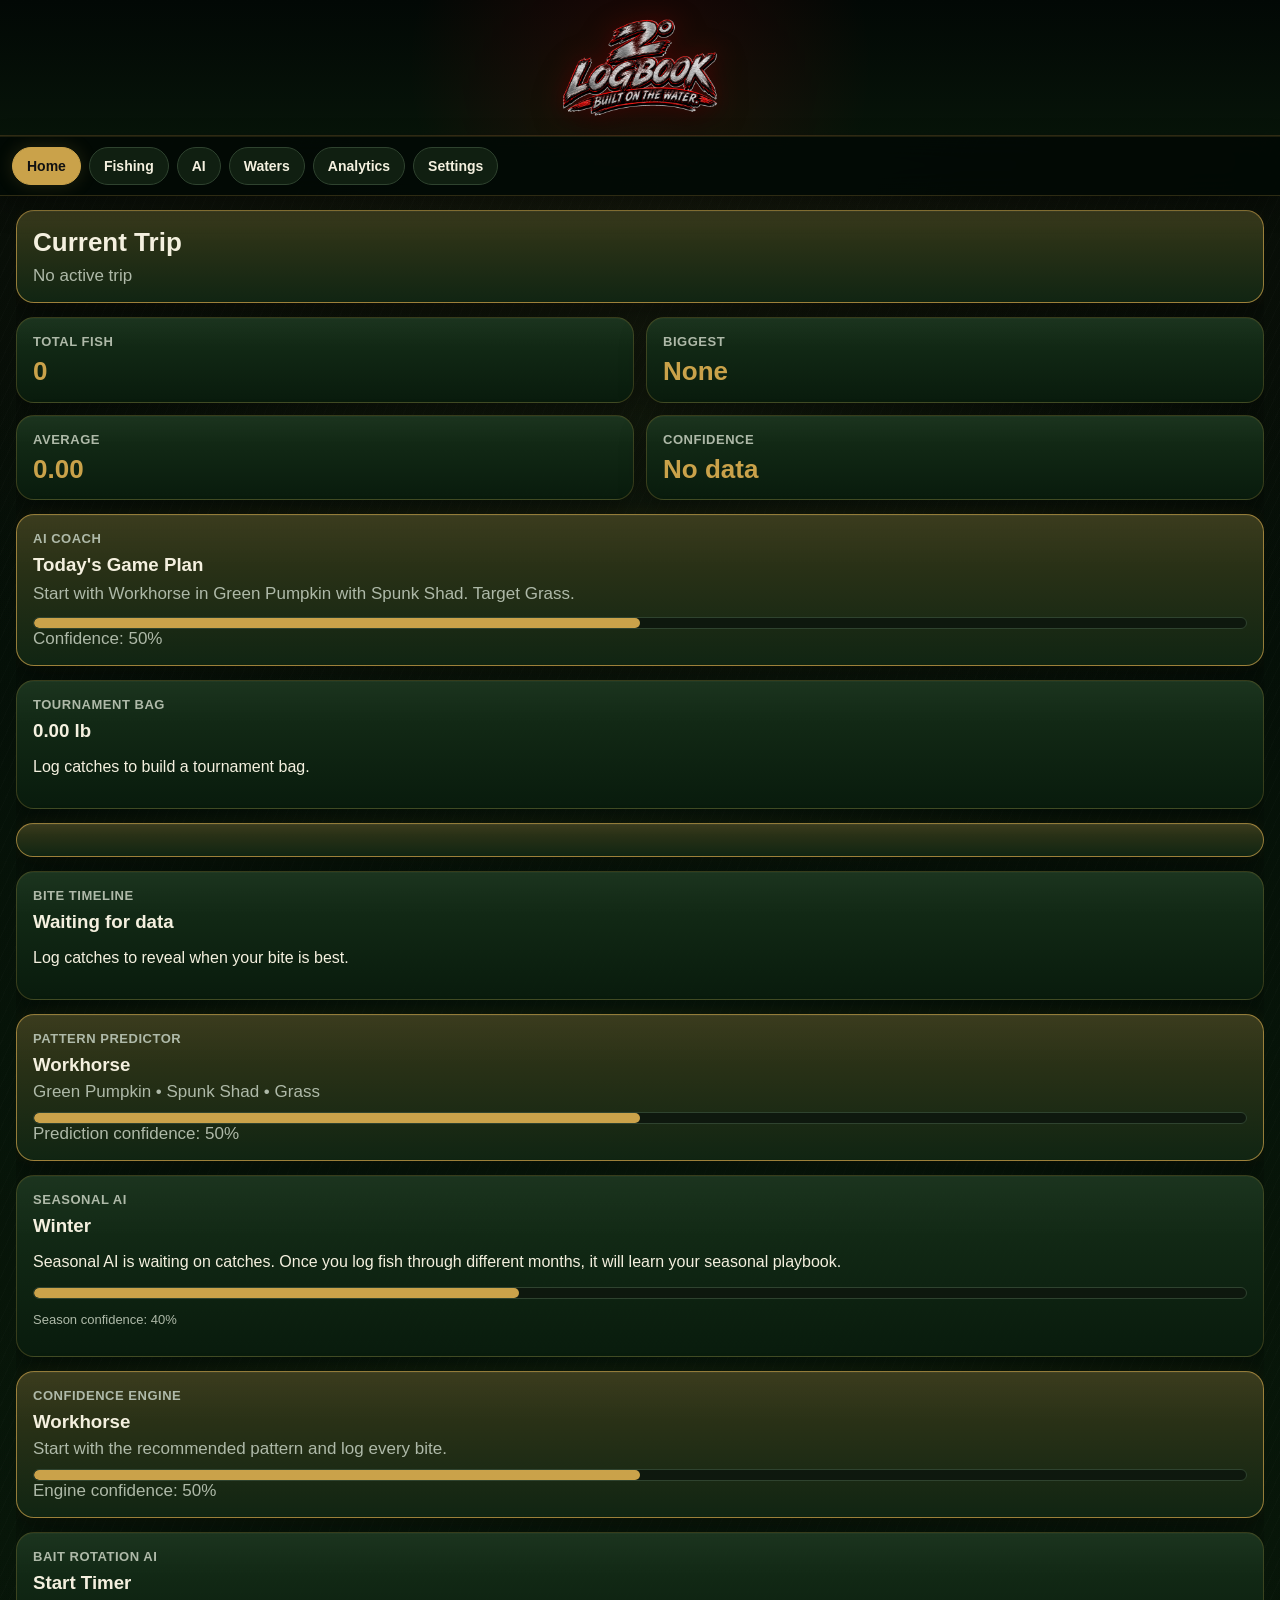
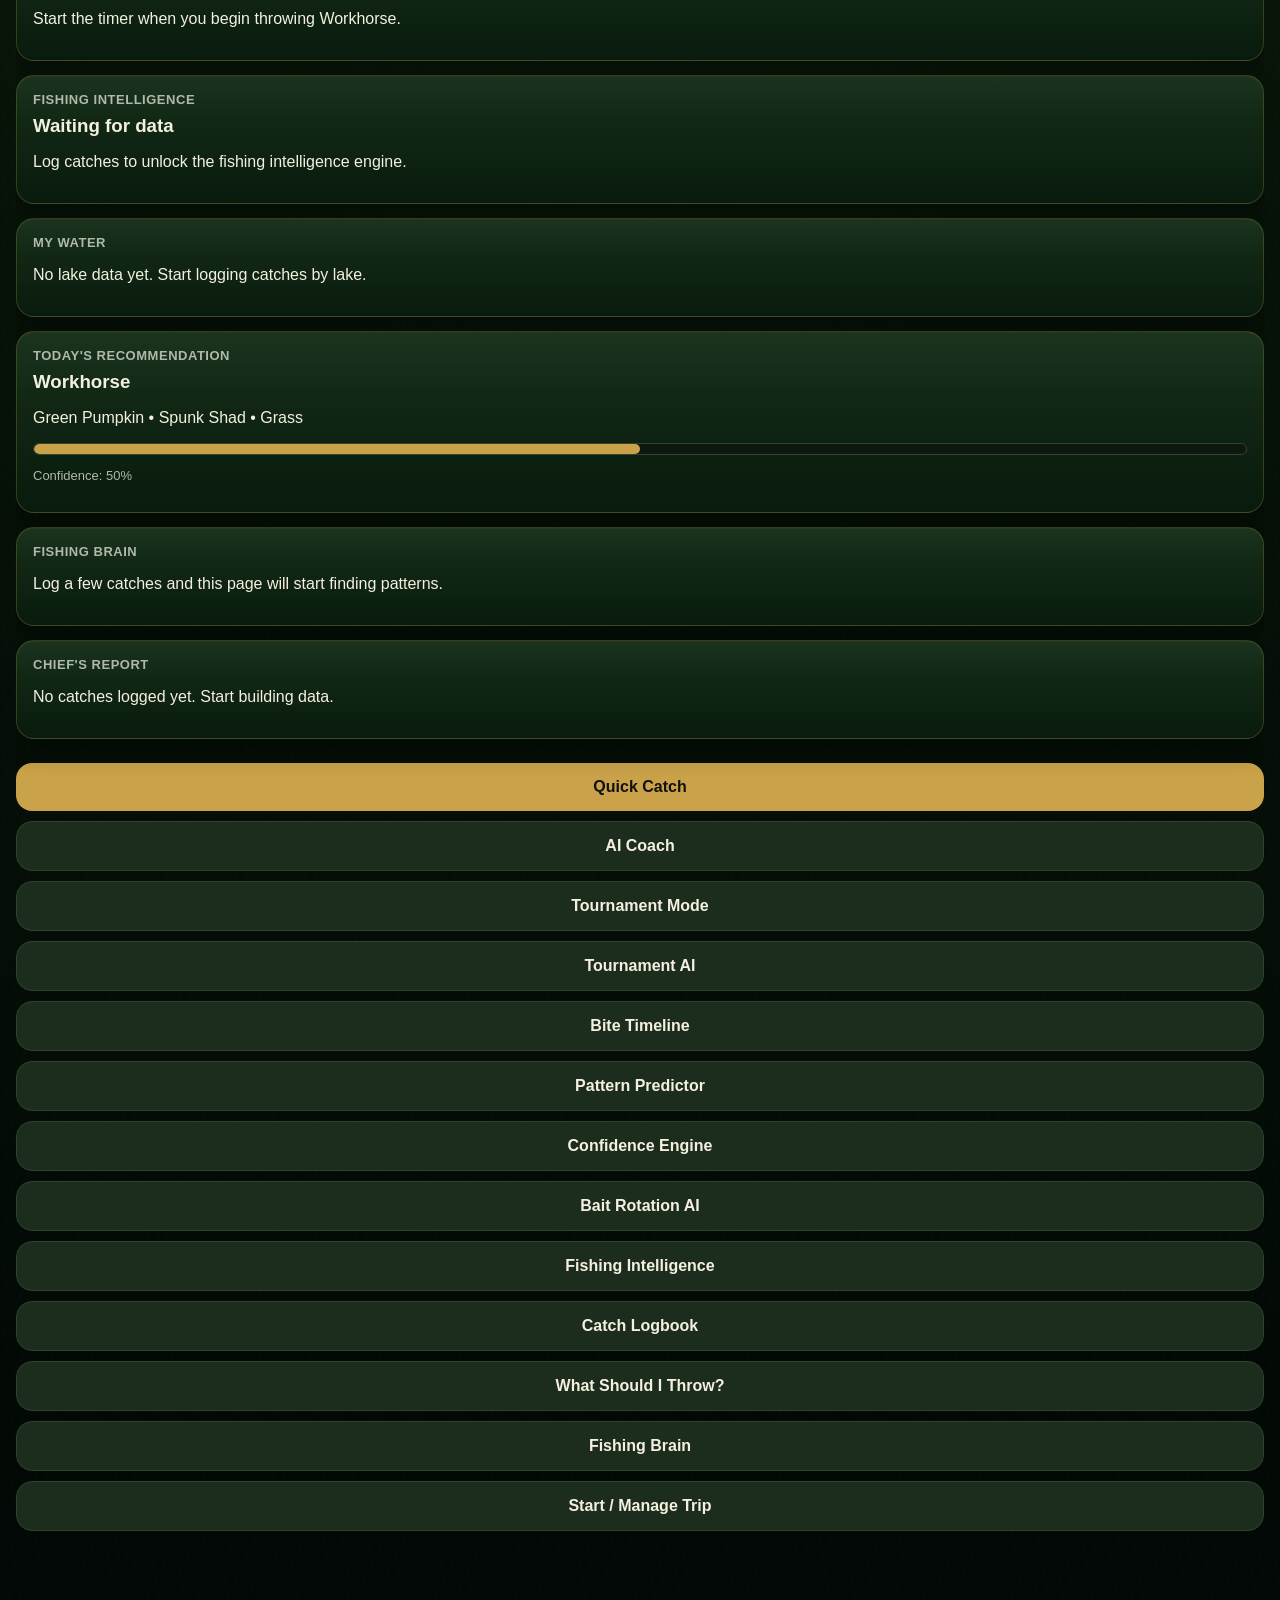
==== index.html @ d809c99f "Add files via upload" ====
<!doctype html>
<html lang="en">
<head>
  <meta name="build-version" content="2-degree-logbook-build-37">
  <meta charset="UTF-8" />
  <meta name="viewport" content="width=device-width, initial-scale=1.0" />
  <title>2° Logbook</title>
  <link rel="stylesheet" href="style.css" />
  <link rel="manifest" href="manifest.json" />
  <meta name="theme-color" content="#caa24a" />
  <meta name="apple-mobile-web-app-capable" content="yes" />
  <meta name="apple-mobile-web-app-title" content="2° Logbook" />
  <meta name="apple-mobile-web-app-status-bar-style" content="black-translucent" />
</head>
<body>
  <header id="brandHeader37" class="brand-header-37">
    <img id="brandLogo37" class="brand-logo-37" src="brand-header-safe.png?v=37" alt="2° Logbook - Built on the water.">
  </header>
  

  <nav class="nav-bar">
    <button data-nav="home">Home</button>
    <button data-nav="fishinghub">Fishing</button>
    <button data-nav="aihub">AI</button>
    <button data-nav="waterhub">Waters</button>
    <button data-nav="analytics">Analytics</button>
    <button data-nav="settings">Settings</button>
  </nav>

  <main>
    <section id="home" data-page class="page active">
      <div class="card hero">
        <h2>Current Trip</h2>
        <p id="currentTripStatus">No active trip</p>
      </div>

      <div class="grid">
        <div class="card"><span>Total Fish</span><strong id="totalFish">0</strong></div>
        <div class="card"><span>Biggest</span><strong id="biggestFish">None</strong></div>
        <div class="card"><span>Average</span><strong id="averageWeight">0.00</strong></div>
        <div class="card"><span>Confidence</span><strong id="confidenceBait">No data</strong></div>
      </div>

      <div id="homeCoachCard" class="card hero"></div>
      <div id="homeTournamentCard" class="card"></div>
      <div id="homeTourneyAICard" class="card hero"></div>
      <div id="homeTimelineCard" class="card"></div>
      <div id="homePredictorCard" class="card hero"></div>
      <div id="homeSeasonalCard" class="card"></div>
      <div id="homeEngineCard" class="card hero"></div>
      <div id="homeRotationCard" class="card"></div>
      <div id="homeIntelligenceCard" class="card"></div>
      <div id="homeWaterCard" class="card"></div>
      <div id="homeRecommendationCard" class="card"></div>
      <div id="homeBrainCard" class="card"></div>
      <div id="homePatternCard" class="card"></div>

      <button class="primary" data-nav="catch">Quick Catch</button>
      <button class="secondary" data-nav="coach">AI Coach</button>
      <button class="secondary" data-nav="tournament">Tournament Mode</button>
      <button class="secondary" data-nav="tourneyai">Tournament AI</button>
      <button class="secondary" data-nav="timeline">Bite Timeline</button>
      <button class="secondary" data-nav="predictor">Pattern Predictor</button>
      <button class="secondary" data-nav="engine">Confidence Engine</button>
      <button class="secondary" data-nav="rotation">Bait Rotation AI</button>
      <button class="secondary" data-nav="intelligence">Fishing Intelligence</button>
      <button class="secondary" data-nav="logbook">Catch Logbook</button>
      <button class="secondary" data-nav="recommend">What Should I Throw?</button>
      <button class="secondary" data-nav="brain">Fishing Brain</button>
      <button class="secondary" data-nav="trip">Start / Manage Trip</button>
    </section>

    
    <section id="fishinghub" data-page class="page">
      <h2>Fishing</h2>
      <div class="hub-grid">
        <button class="hub-card" data-nav="trip"><strong>Trip</strong><span>Start or manage a trip</span></button>
        <button class="hub-card" data-nav="catch"><strong>Quick Catch</strong><span>Log fish fast</span></button>
        <button class="hub-card" data-nav="logbook"><strong>Catch Logbook</strong><span>Edit and review catches</span></button>
        <button class="hub-card" data-nav="timeline"><strong>Bite Timeline</strong><span>Best times and seasons</span></button>
        <button class="hub-card" data-nav="tournament"><strong>Tournament Mode</strong><span>Live bag and culls</span></button>
      </div>
    </section>

    <section id="aihub" data-page class="page">
      <h2>AI Tools</h2>
      <div class="hub-grid">
        <button class="hub-card primary-hub" data-nav="coach"><strong>AI Coach</strong><span>Today's game plan</span></button>
        <button class="hub-card" data-nav="predictor"><strong>Pattern Predictor</strong><span>Best pattern right now</span></button>
        <button class="hub-card" data-nav="seasonal"><strong>Seasonal AI</strong><span>Seasonal playbook</span></button>
        <button class="hub-card" data-nav="brain"><strong>Fishing Brain</strong><span>Long-term pattern learning</span></button>
        <button class="hub-card primary-hub" data-nav="engine"><strong>Confidence Engine</strong><span>Why the app recommends what it recommends</span></button>
        <button class="hub-card primary-hub" data-nav="rotation"><strong>Bait Rotation AI</strong><span>When to switch and what to throw next</span></button>
        <button class="hub-card" data-nav="tourneyai"><strong>Tournament AI</strong><span>Strategy and target weight</span></button>
      </div>
    </section>

    <section id="engine" data-page class="page"><h2>Confidence Engine</h2><button class="back-hub" data-nav="aihub">Back to AI Hub</button><div id="engineReport"></div></section>

    <section id="rotation" data-page class="page"><h2>Bait Rotation AI</h2><button class="back-hub" data-nav="aihub">Back to AI Hub</button><div id="rotationReport"></div></section>

    <section id="waterhub" data-page class="page">
      <h2>Waters</h2>
      <div class="hub-grid">
        <button class="hub-card primary-hub" data-nav="mywater"><strong>My Water</strong><span>Lake-by-lake profiles</span></button>
        <button class="hub-card" data-nav="lakebrain"><strong>Lake Brain</strong><span>Lake-specific recommendations</span></button>
        <button class="hub-card" data-nav="photos"><strong>Photos</strong><span>Catch gallery</span></button>
      </div>
    </section>

    <section id="analytics" data-page class="page">
      <h2>Analytics</h2>
      <div class="hub-grid">
        <button class="hub-card primary-hub" data-nav="intelligence"><strong>Fishing Intelligence</strong><span>Confidence and hot/cold trends</span></button>
        <button class="hub-card" data-nav="patterns"><strong>Pattern Finder</strong><span>Best combos and signals</span></button>
        <button class="hub-card" data-nav="report"><strong>Trip Reports</strong><span>Review trip results</span></button>
        <button class="hub-card" data-nav="stats"><strong>Stats</strong><span>Bait performance</span></button>
        <button class="hub-card" data-nav="baits"><strong>Baits</strong><span>Manage bait lineup</span></button>
      </div>
    </section>

    <section id="settings" data-page class="page">
      <h2>Settings</h2>
      <div class="card hero">
        <h3>2° Logbook</h3>
        <p>Version 3.0 Build 19</p>
      </div>
      <div class="hub-grid">
        <button class="hub-card" data-nav="baits"><strong>Bait Manager</strong><span>Edit your lure lineup</span></button>
        <button class="hub-card" data-nav="logbook"><strong>Catch Data</strong><span>Review, edit, or delete catches</span></button>
      </div>
    </section>

    <section id="trip" data-page class="page">
      <h2>Start Trip</h2>
      <form id="startTripForm" class="card form">
        <label>Lake / Spot<input id="tripLake" type="text" placeholder="Kunkel Lake" required /></label>
        <label>Weather
          <select id="tripWeather">
            <option>Sunny</option><option>Cloudy</option><option>Rain</option><option>Windy</option><option>Night</option>
          </select>
        </label>
        <label>Water Clarity
          <select id="tripWaterClarity">
            <option>Crystal Clear</option><option>Clear</option><option>Slight Stain</option><option>Stained</option><option>Muddy</option>
          </select>
        </label>
        <label>Water Temp<input id="tripWaterTemp" type="number" step="0.1" placeholder="Optional" /></label>
        <label>Wind<input id="tripWind" type="text" placeholder="SW 12 mph / calm / gusty" /></label>
        <label>Notes<textarea id="tripNotes" placeholder="What are you trying to learn?"></textarea></label>
        <button class="primary" type="submit">Start Trip</button>
      </form>
      <button id="endTripButton" class="danger">End Current Trip</button>
    </section>

    <section id="catch" data-page class="page">
      <h2>Quick Catch</h2>
      <form id="catchForm" class="card form">
        <label>Bait<select id="catchBait"></select></label>
        <label>Color<select id="catchColor"></select></label>
        <label>Trailer<select id="catchTrailer"></select></label>
        <div class="two-col">
          <label>Weight<input id="catchWeight" type="number" step="0.01" placeholder="3.25" /></label>
          <label>Length<input id="catchLength" type="number" step="0.25" placeholder="18" /></label>
        </div>
        <label>Cover
          <select id="catchCover">
            <option>Grass</option><option>Riprap</option><option>Wood</option><option>Dock</option><option>Open Water</option><option>Shade</option><option>Other</option>
          </select>
        </label>
        <label>Depth<input id="catchDepth" type="number" step="0.5" placeholder="Optional" /></label>
        <div class="two-col">
          <label>Water Temp<input id="catchWaterTemp" type="number" step="0.1" placeholder="Optional" /></label>
          <label>Wind<input id="catchWind" type="text" placeholder="Optional" /></label>
        </div>
        <label>Notes<textarea id="catchNotes" placeholder="What did the fish teach you?"></textarea></label>
        <label>Fish Photo<input id="catchPhoto" type="file" accept="image/*" capture="environment" /></label>
        <button id="useLocationButton" class="secondary" type="button">Use Current Location</button>
        <p id="locationStatus" class="small-text">Location not saved.</p>
        <button class="primary" type="submit">Save Catch</button>
        <button id="saveAndStayButton" class="secondary" type="button">Save + Add Another</button>
      </form>
    </section>

    <section id="coach" data-page class="page"><h2>AI Fishing Coach</h2><button class="back-hub" data-nav="aihub">Back to AI Hub</button><div id="coachReport"></div></section>
    <section id="tournament" data-page class="page"><h2>Tournament Mode</h2><div id="tournamentReport"></div></section>
    <section id="tourneyai" data-page class="page"><h2>Tournament AI</h2><button class="back-hub" data-nav="aihub">Back to AI Hub</button><div id="tourneyAIReport"></div></section>
    <section id="timeline" data-page class="page"><h2>Bite Timeline</h2><div id="timelineReport"></div></section>
    <section id="predictor" data-page class="page"><h2>Pattern Predictor</h2><button class="back-hub" data-nav="aihub">Back to AI Hub</button><div id="predictorReport"></div></section>
    <section id="seasonal" data-page class="page"><h2>Seasonal AI</h2><button class="back-hub" data-nav="aihub">Back to AI Hub</button><div id="seasonalReport"></div></section>
    <section id="mywater" data-page class="page"><h2>My Water</h2><div id="myWaterReport"></div></section>
    <section id="intelligence" data-page class="page"><h2>Fishing Intelligence</h2><div id="intelligenceReport"></div></section>
    <section id="logbook" data-page class="page"><h2>Catch Logbook</h2><div id="catchLogbook"></div></section>
    <section id="recommend" data-page class="page"><h2>What Should I Throw?</h2><div id="recommendationReport"></div></section>
    <section id="brain" data-page class="page"><h2>Fishing Brain</h2><button class="back-hub" data-nav="aihub">Back to AI Hub</button><div id="brainReport"></div></section>
    <section id="lakebrain" data-page class="page"><h2>Lake Brain</h2><div id="lakeBrainReport"></div></section>
    <section id="patterns" data-page class="page"><h2>Pattern Finder</h2><div id="patternReport"></div></section>
    <section id="report" data-page class="page"><h2>Trip Report</h2><div id="tripReport"></div></section>
    <section id="history" data-page class="page"><h2>Trip History</h2><div id="tripHistory"></div></section>
    <section id="stats" data-page class="page"><h2>Bait Stats</h2><div id="baitStats"></div></section>

    <section id="baits" data-page class="page">
      <h2>2° Baits Manager</h2>
      <form id="baitForm" class="card form">
        <label>Bait Name<input id="baitName" type="text" placeholder="Example: Workhorse" required /></label>
        <label>Colors<input id="baitColors" type="text" placeholder="Green Pumpkin, Black Blue, White" /></label>
        <label>Trailers<input id="baitTrailers" type="text" placeholder="Spunk Shad, Dangler, None" /></label>
        <label>Weights<input id="baitWeights" type="text" placeholder="3/8, 1/2" /></label>
        <label>Notes<textarea id="baitNotes" placeholder="What makes this bait special?"></textarea></label>
        <button class="primary" type="submit">Add Bait</button>
      </form>
      <div id="baitManagerList"></div>
    </section>

    <section id="photos" data-page class="page"><h2>Catch Photos</h2><div id="photoGallery"></div></section>
  </main>

  <script src="storage.js?v=37"></script>
  <script src="trips.js?v=37"></script>
  <script src="baits.js?v=37"></script>
  <script src="catches.js?v=37"></script>
  <script src="stats.js?v=37"></script>
  <script src="patterns.js?v=37"></script>
  <script src="reports.js?v=37"></script>
  <script src="recommendations.js?v=37"></script>
  <script src="brain.js?v=37"></script>
  <script src="coach.js?v=37"></script>
  <script src="intelligence.js?v=37"></script>
  <script src="water.js?v=37"></script>
  <script src="tournament.js?v=37"></script>
  <script src="tourneyai.js?v=37"></script>
  <script src="timeline.js?v=37"></script>
  <script src="predictor.js?v=37"></script>
  <script src="seasonal.js?v=37"></script>
  <script src="engine.js?v=37"></script>
  <script src="rotation.js?v=37"></script>
  <script src="ui.js?v=37"></script>
  <script src="app.js?v=37"></script>
</body>
</html>
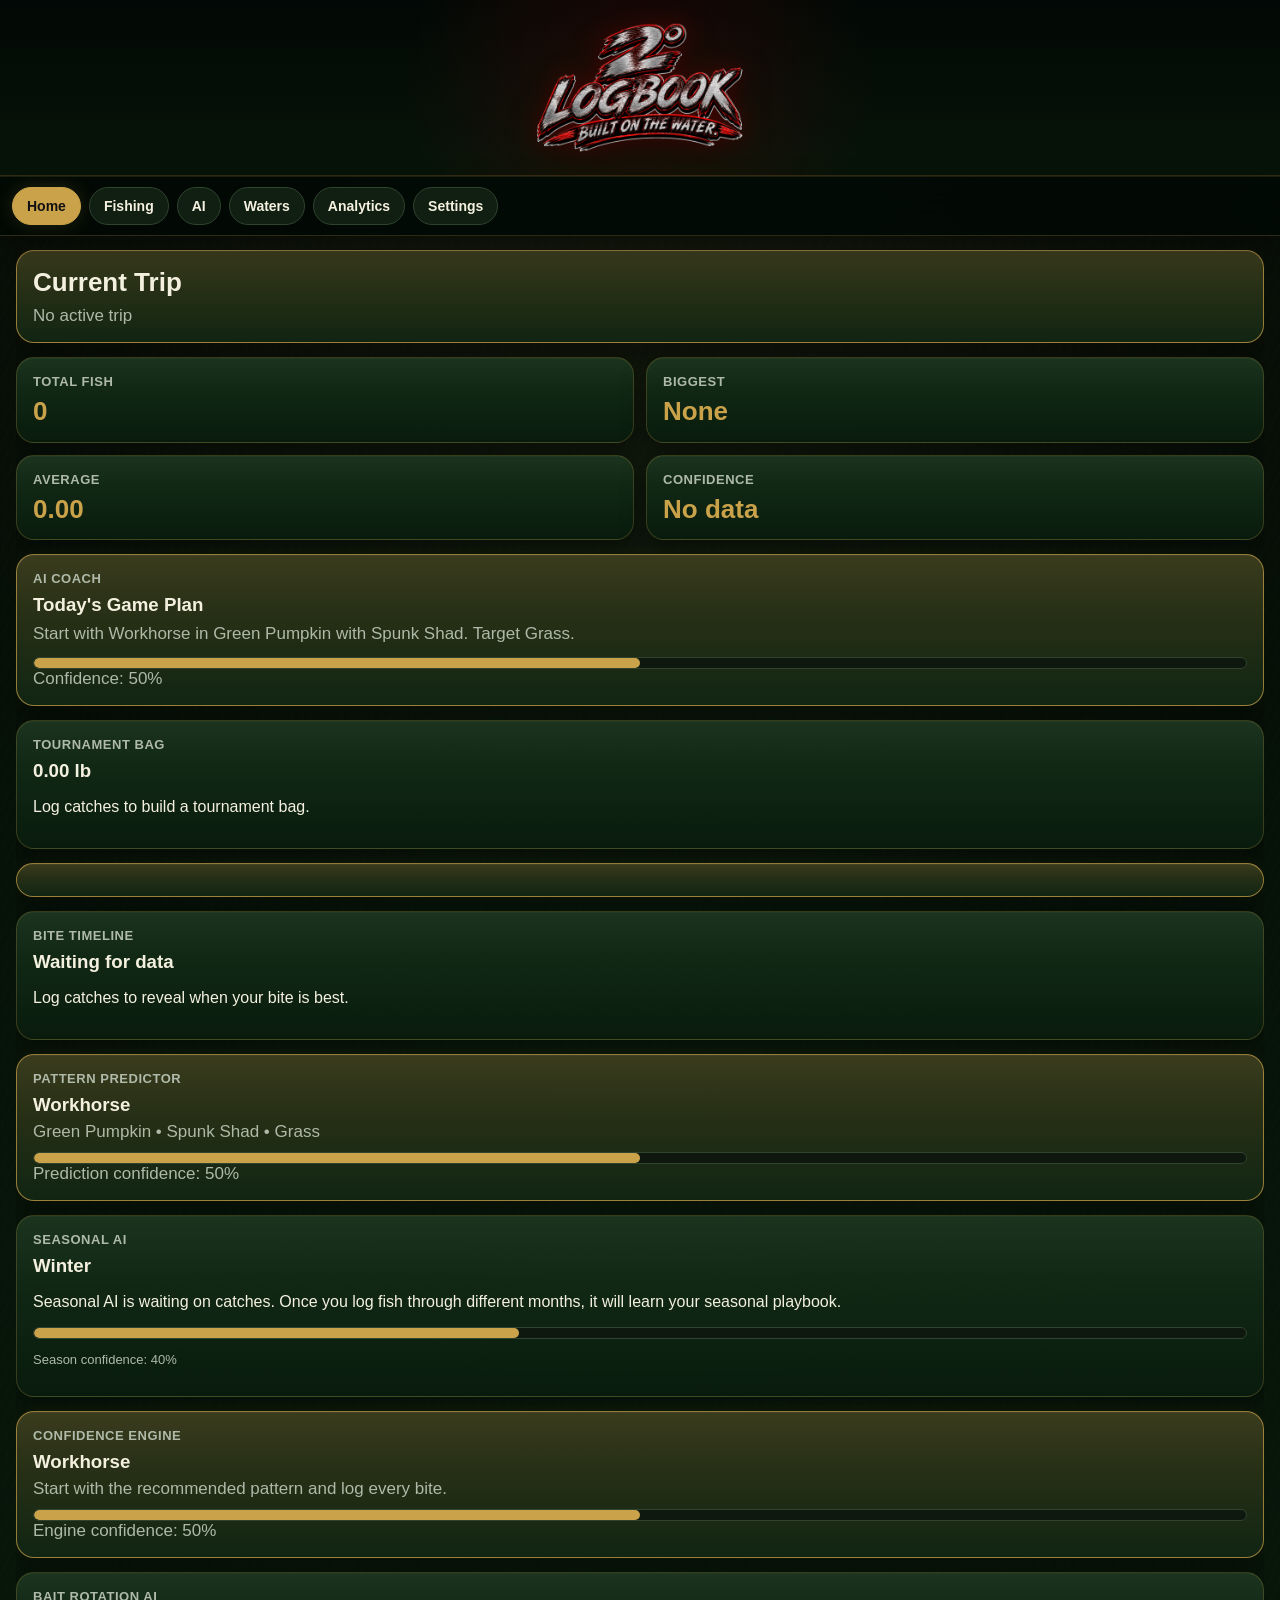
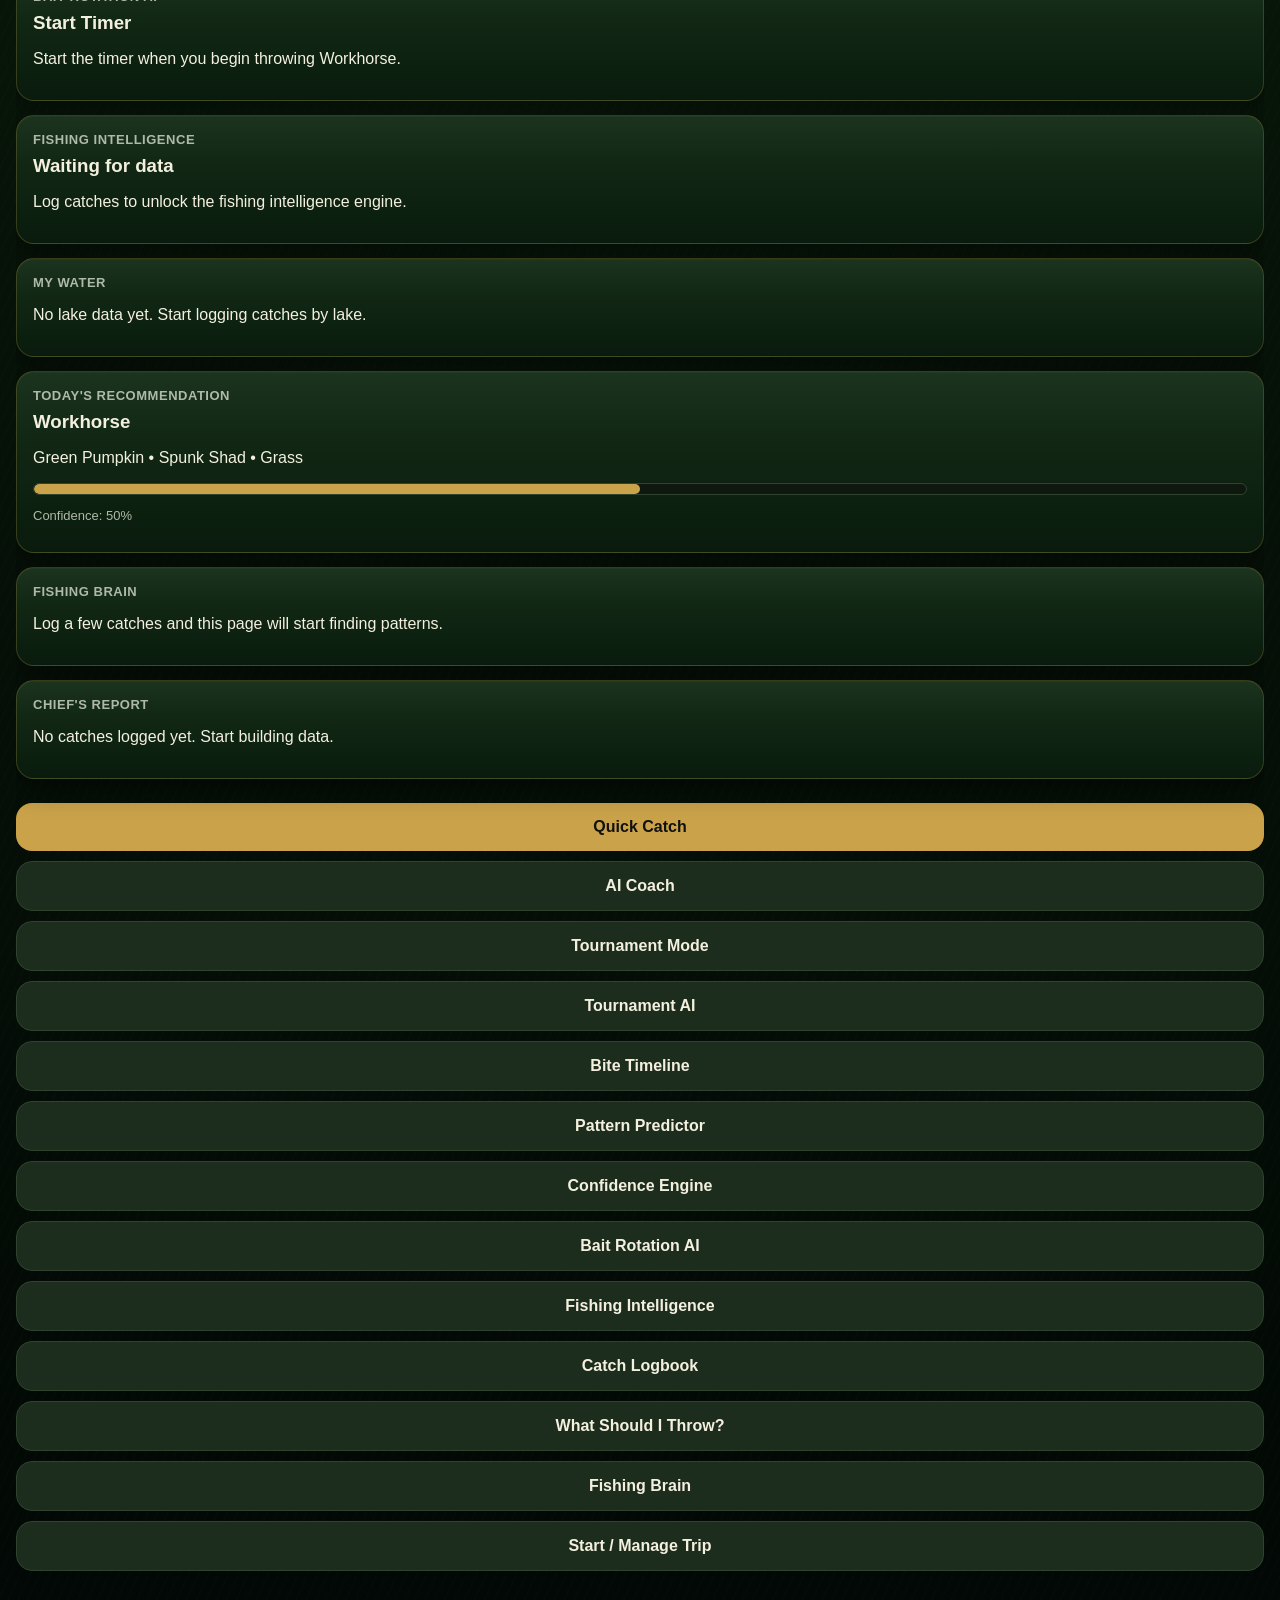
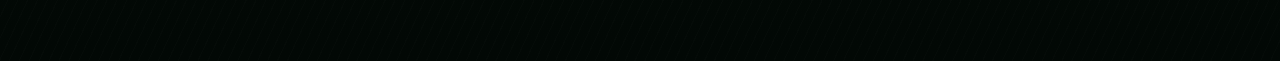
==== commit a3c93006: "Add files via upload" ====
--- a/index.html
+++ b/index.html
@@ -1,7 +1,7 @@
 <!doctype html>
 <html lang="en">
 <head>
-  <meta name="build-version" content="2-degree-logbook-build-37">
+  <meta name="build-version" content="2-degree-logbook-build-38">
   <meta charset="UTF-8" />
   <meta name="viewport" content="width=device-width, initial-scale=1.0" />
   <title>2° Logbook</title>
@@ -14,7 +14,7 @@
 </head>
 <body>
   <header id="brandHeader37" class="brand-header-37">
-    <img id="brandLogo37" class="brand-logo-37" src="brand-header-safe.png?v=37" alt="2° Logbook - Built on the water.">
+    <img id="brandLogo37" class="brand-logo-37" src="brand-header-safe.png?v=38" alt="2° Logbook - Built on the water.">
   </header>
   
 
@@ -215,26 +215,26 @@
     <section id="photos" data-page class="page"><h2>Catch Photos</h2><div id="photoGallery"></div></section>
   </main>
 
-  <script src="storage.js?v=37"></script>
-  <script src="trips.js?v=37"></script>
-  <script src="baits.js?v=37"></script>
-  <script src="catches.js?v=37"></script>
-  <script src="stats.js?v=37"></script>
-  <script src="patterns.js?v=37"></script>
-  <script src="reports.js?v=37"></script>
-  <script src="recommendations.js?v=37"></script>
-  <script src="brain.js?v=37"></script>
-  <script src="coach.js?v=37"></script>
-  <script src="intelligence.js?v=37"></script>
-  <script src="water.js?v=37"></script>
-  <script src="tournament.js?v=37"></script>
-  <script src="tourneyai.js?v=37"></script>
-  <script src="timeline.js?v=37"></script>
-  <script src="predictor.js?v=37"></script>
-  <script src="seasonal.js?v=37"></script>
-  <script src="engine.js?v=37"></script>
-  <script src="rotation.js?v=37"></script>
-  <script src="ui.js?v=37"></script>
-  <script src="app.js?v=37"></script>
+  <script src="storage.js?v=38"></script>
+  <script src="trips.js?v=38"></script>
+  <script src="baits.js?v=38"></script>
+  <script src="catches.js?v=38"></script>
+  <script src="stats.js?v=38"></script>
+  <script src="patterns.js?v=38"></script>
+  <script src="reports.js?v=38"></script>
+  <script src="recommendations.js?v=38"></script>
+  <script src="brain.js?v=38"></script>
+  <script src="coach.js?v=38"></script>
+  <script src="intelligence.js?v=38"></script>
+  <script src="water.js?v=38"></script>
+  <script src="tournament.js?v=38"></script>
+  <script src="tourneyai.js?v=38"></script>
+  <script src="timeline.js?v=38"></script>
+  <script src="predictor.js?v=38"></script>
+  <script src="seasonal.js?v=38"></script>
+  <script src="engine.js?v=38"></script>
+  <script src="rotation.js?v=38"></script>
+  <script src="ui.js?v=38"></script>
+  <script src="app.js?v=38"></script>
 </body>
 </html>
--- a/style.css
+++ b/style.css
@@ -1685,3 +1685,35 @@
     max-height:106px !important;
   }
 }
+
+/* Build 38 - Larger Official Logo Header */
+/* Same stable header as Build 37, just bigger. */
+#brandHeader37.brand-header-37{
+  height:176px !important;
+  min-height:176px !important;
+  max-height:176px !important;
+  padding:10px 10px !important;
+}
+
+#brandLogo37.brand-logo-37{
+  max-width:98vw !important;
+  max-height:154px !important;
+  width:auto !important;
+  height:auto !important;
+  object-fit:contain !important;
+  object-position:center !important;
+}
+
+@media(max-width:520px){
+  #brandHeader37.brand-header-37{
+    height:168px !important;
+    min-height:168px !important;
+    max-height:168px !important;
+    padding:9px 8px !important;
+  }
+
+  #brandLogo37.brand-logo-37{
+    max-width:98vw !important;
+    max-height:146px !important;
+  }
+}
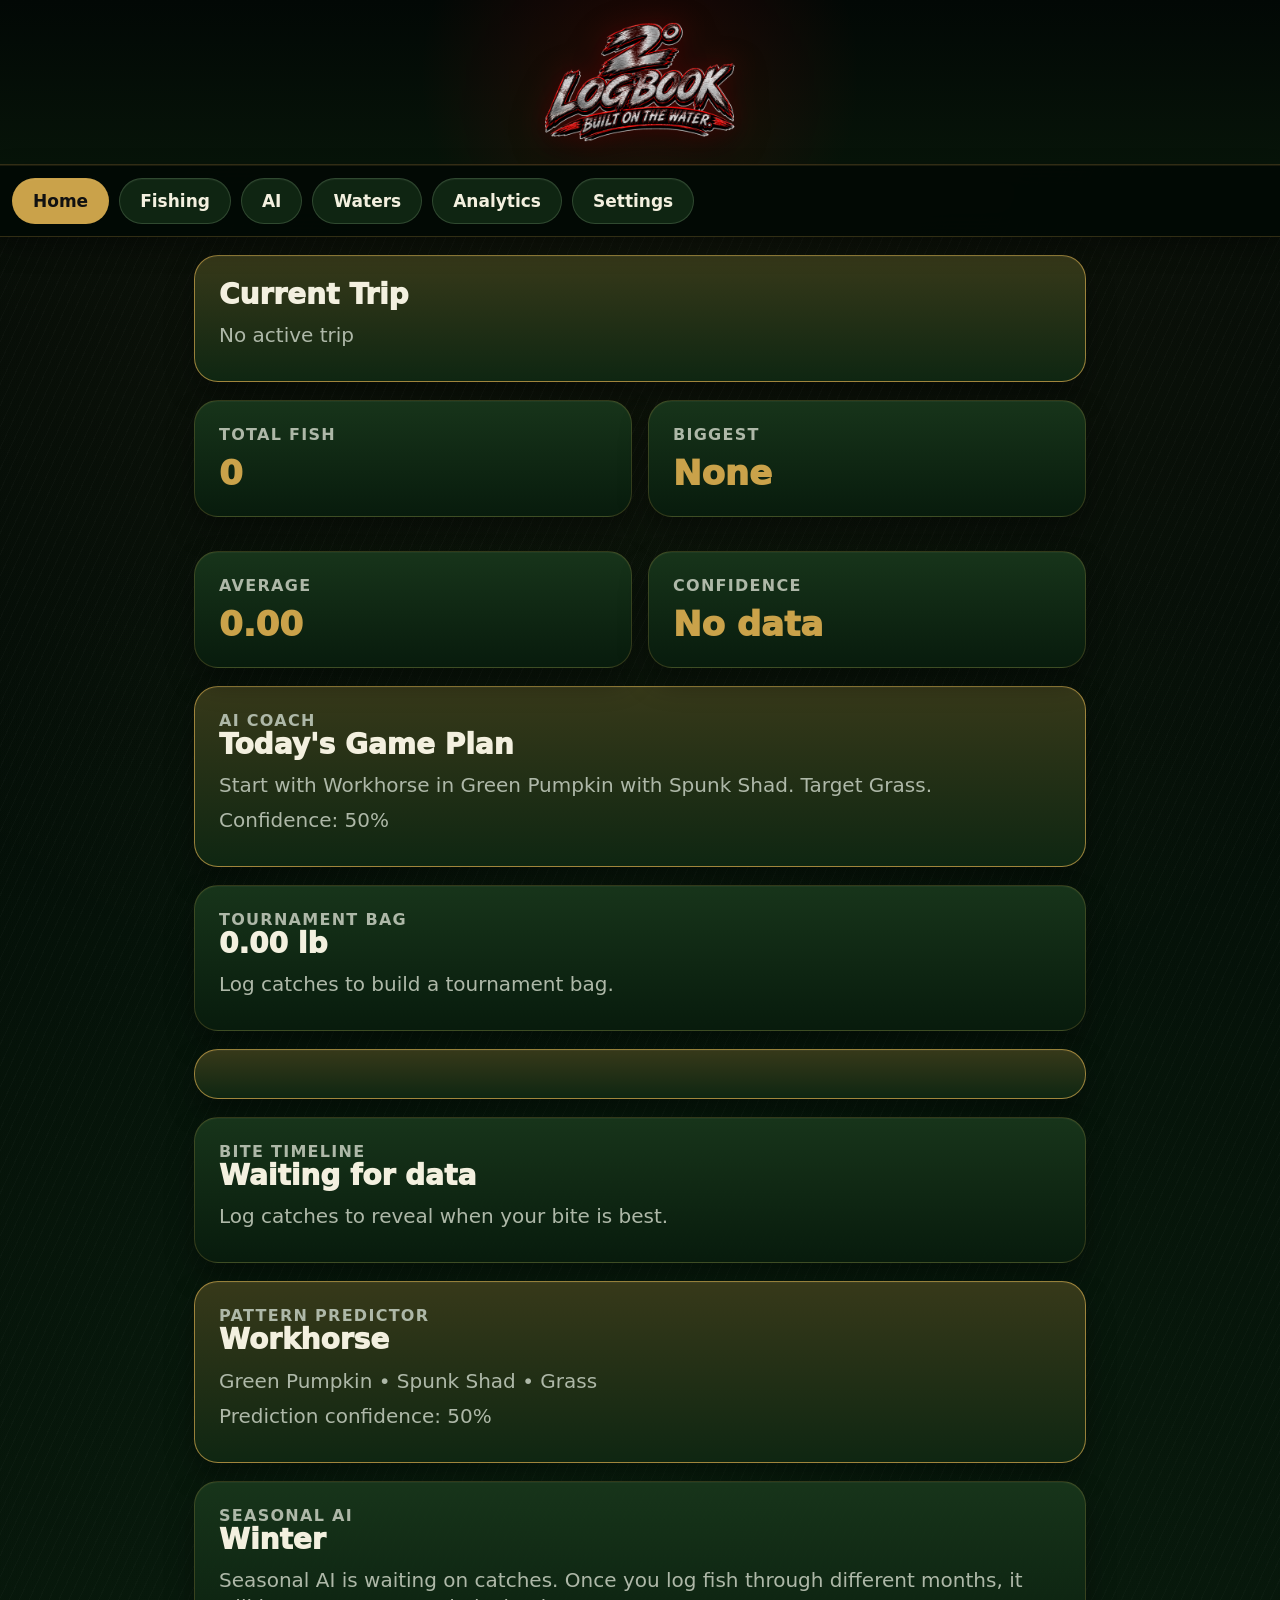
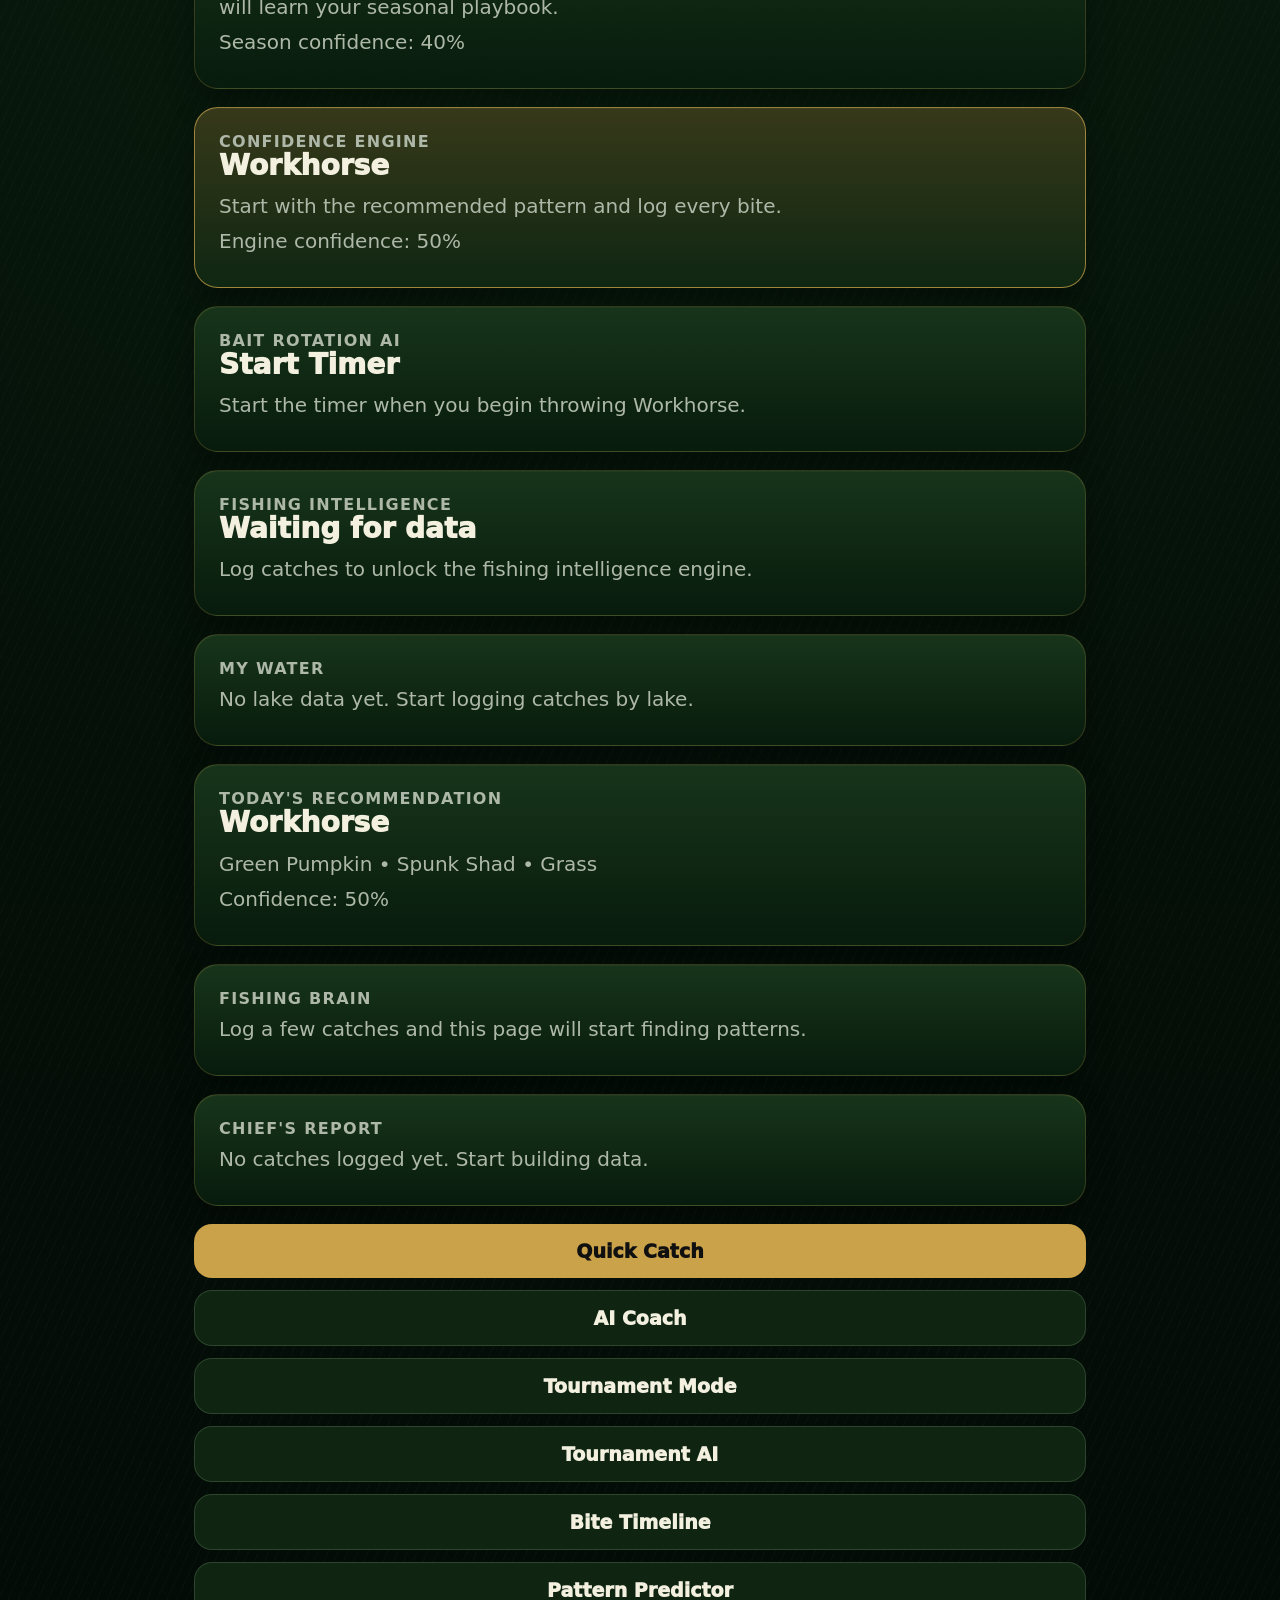
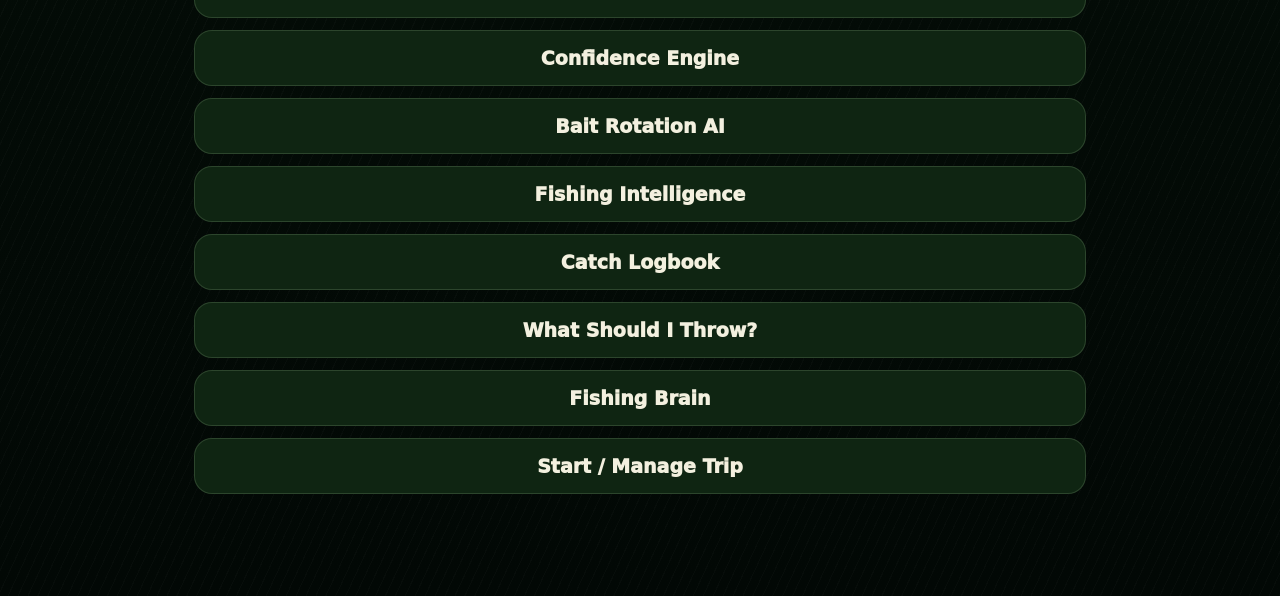
==== commit ffad5902: "Add files via upload" ====
--- a/index.html
+++ b/index.html
@@ -1,11 +1,11 @@
 <!doctype html>
 <html lang="en">
 <head>
-  <meta name="build-version" content="2-degree-logbook-build-38">
+  <meta name="build-version" content="fishing-logbook-build-40">
   <meta charset="UTF-8" />
   <meta name="viewport" content="width=device-width, initial-scale=1.0" />
   <title>2° Logbook</title>
-  <link rel="stylesheet" href="style.css" />
+  <link rel="stylesheet" href="style.css?v=40" />
   <link rel="manifest" href="manifest.json" />
   <meta name="theme-color" content="#caa24a" />
   <meta name="apple-mobile-web-app-capable" content="yes" />
@@ -14,8 +14,9 @@
 </head>
 <body>
   <header id="brandHeader37" class="brand-header-37">
-    <img id="brandLogo37" class="brand-logo-37" src="brand-header-safe.png?v=38" alt="2° Logbook - Built on the water.">
+    <img id="brandLogo37" class="brand-logo-37" src="brand-header-safe.png?v=40" alt="2° Logbook - Built on the water.">
   </header>
+  
   
 
   <nav class="nav-bar">
@@ -215,26 +216,26 @@
     <section id="photos" data-page class="page"><h2>Catch Photos</h2><div id="photoGallery"></div></section>
   </main>
 
-  <script src="storage.js?v=38"></script>
-  <script src="trips.js?v=38"></script>
-  <script src="baits.js?v=38"></script>
-  <script src="catches.js?v=38"></script>
-  <script src="stats.js?v=38"></script>
-  <script src="patterns.js?v=38"></script>
-  <script src="reports.js?v=38"></script>
-  <script src="recommendations.js?v=38"></script>
-  <script src="brain.js?v=38"></script>
-  <script src="coach.js?v=38"></script>
-  <script src="intelligence.js?v=38"></script>
-  <script src="water.js?v=38"></script>
-  <script src="tournament.js?v=38"></script>
-  <script src="tourneyai.js?v=38"></script>
-  <script src="timeline.js?v=38"></script>
-  <script src="predictor.js?v=38"></script>
-  <script src="seasonal.js?v=38"></script>
-  <script src="engine.js?v=38"></script>
-  <script src="rotation.js?v=38"></script>
-  <script src="ui.js?v=38"></script>
-  <script src="app.js?v=38"></script>
+  <script src="storage.js?v=40"></script>
+  <script src="trips.js?v=40"></script>
+  <script src="baits.js?v=40"></script>
+  <script src="catches.js?v=40"></script>
+  <script src="stats.js?v=40"></script>
+  <script src="patterns.js?v=40"></script>
+  <script src="reports.js?v=40"></script>
+  <script src="recommendations.js?v=40"></script>
+  <script src="brain.js?v=40"></script>
+  <script src="coach.js?v=40"></script>
+  <script src="intelligence.js?v=40"></script>
+  <script src="water.js?v=40"></script>
+  <script src="tournament.js?v=40"></script>
+  <script src="tourneyai.js?v=40"></script>
+  <script src="timeline.js?v=40"></script>
+  <script src="predictor.js?v=40"></script>
+  <script src="seasonal.js?v=40"></script>
+  <script src="engine.js?v=40"></script>
+  <script src="rotation.js?v=40"></script>
+  <script src="ui.js?v=40"></script>
+  <script src="app.js?v=40"></script>
 </body>
 </html>
--- a/style.css
+++ b/style.css
@@ -1,1571 +1,91 @@
-:root{--bg:#081008;--bg-soft:#0e180e;--panel:#142014;--panel-light:#1d2d1d;--border:#2f432f;--gold:#caa24a;--gold-soft:rgba(202,162,74,.18);--text:#f4f0df;--muted:#aeb9a8;--danger:#7a2525;--shadow:0 8px 24px rgba(0,0,0,.35);--radius:18px}
-*{box-sizing:border-box}html{min-height:100%;background:var(--bg)}body{margin:0;min-height:100%;background:radial-gradient(circle at top,rgba(202,162,74,.12),transparent 35%),var(--bg);color:var(--text);font-family:-apple-system,BlinkMacSystemFont,"Segoe UI",Roboto,Arial,sans-serif;-webkit-font-smoothing:antialiased}
-button,input,select,textarea{font:inherit}button{cursor:pointer}.app-header{position:sticky;top:0;z-index:20;padding:18px 16px 14px;background:rgba(8,16,8,.96);backdrop-filter:blur(12px);border-bottom:1px solid var(--border)}.app-header h1{margin:0;font-size:30px;letter-spacing:.04em;font-weight:900}.app-header p{margin:4px 0 0;color:var(--muted);font-size:14px}
-.nav-bar{position:sticky;top:73px;z-index:19;display:flex;gap:8px;overflow-x:auto;padding:10px 12px;background:rgba(8,16,8,.96);border-bottom:1px solid rgba(255,255,255,.06);scrollbar-width:none}.nav-bar::-webkit-scrollbar{display:none}.nav-bar button{flex:0 0 auto;border:1px solid var(--border);background:var(--panel);color:var(--text);padding:10px 14px;border-radius:999px;font-weight:800;font-size:14px}.nav-bar button.active,.nav-bar button:focus-visible{background:var(--gold);color:#111;border-color:var(--gold);outline:none}
-main{width:min(920px,100%);margin:0 auto;padding:16px 16px 90px}.page{display:none}.page.active{display:block}h2{margin:6px 0 14px;font-size:26px;font-weight:900}h3{margin:0 0 6px}.card{background:linear-gradient(180deg,var(--panel-light),var(--panel));border:1px solid var(--border);border-radius:var(--radius);padding:16px;margin-bottom:14px;box-shadow:var(--shadow)}.hero{border-color:var(--gold);background:linear-gradient(180deg,rgba(202,162,74,.2),rgba(29,45,29,.88)),var(--panel)}.hero h2{margin:0 0 8px}.hero p{margin:0;color:var(--muted);font-size:17px}.grid{display:grid;grid-template-columns:repeat(2,minmax(0,1fr));gap:12px;margin:14px 0}.grid .card{margin-bottom:0}.card span,.label-small{display:block;color:var(--muted);font-size:13px;font-weight:800;text-transform:uppercase;letter-spacing:.04em;margin-bottom:8px}.card strong{display:block;color:var(--gold);font-size:26px;line-height:1.1}
-.primary,.secondary,.danger,.small-button{width:100%;border:none;border-radius:16px;padding:15px 16px;margin-top:10px;font-weight:900;font-size:16px}.primary{background:var(--gold);color:#111}.secondary{background:var(--panel-light);color:var(--text);border:1px solid var(--border)}.danger{background:var(--danger);color:#fff}.small-button{padding:10px 12px;font-size:14px;background:var(--panel-light);color:var(--text);border:1px solid var(--border)}.form{display:flex;flex-direction:column;gap:12px}label{display:flex;flex-direction:column;gap:7px;color:var(--muted);font-size:14px;font-weight:800}input,select,textarea{width:100%;border:1px solid var(--border);background:var(--bg-soft);color:var(--text);border-radius:14px;padding:13px 12px;font-size:16px;outline:none}input:focus,select:focus,textarea:focus{border-color:var(--gold);box-shadow:0 0 0 3px var(--gold-soft)}textarea{min-height:96px;resize:vertical}.two-col{display:grid;grid-template-columns:repeat(2,minmax(0,1fr));gap:12px}
-#tripHistory,#baitStats,#baitManagerList,#patternReport,#tripReport,#recommendationReport,#brainReport{display:flex;flex-direction:column;gap:12px}#tripHistory .card,#baitStats .card,#baitManagerList .card,#patternReport .card,#tripReport .card,#recommendationReport .card,#brainReport .card{margin-bottom:0}#tripHistory p,#baitStats p,#baitManagerList p,#patternReport p,#tripReport p,#recommendationReport p,#brainReport p{margin:4px 0;color:var(--muted)}.card.empty{color:var(--muted);text-align:center;padding:24px 16px}.small-text{color:var(--muted);font-size:13px}.pills{display:flex;flex-wrap:wrap;gap:6px;margin-top:10px}.pill{display:inline-flex;border-radius:999px;padding:6px 10px;background:var(--gold-soft);color:var(--gold);font-size:12px;font-weight:900}.photo-grid{display:grid;grid-template-columns:repeat(2,minmax(0,1fr));gap:12px}.photo-card img{width:100%;border-radius:14px;border:1px solid var(--border);display:block;margin-bottom:10px}.photo-card p{margin:4px 0;color:var(--muted)}
-.score{font-size:34px;font-weight:900;color:var(--gold);line-height:1}.big-score{font-size:58px;font-weight:900;color:var(--gold);line-height:.95}.brain-score{font-size:46px;font-weight:900;color:var(--gold);line-height:1}.bar{height:12px;border-radius:999px;background:var(--bg-soft);border:1px solid var(--border);overflow:hidden;margin-top:10px}.bar-fill{height:100%;background:var(--gold);border-radius:999px}.pattern-line,.report-line,.rec-line,.brain-line{display:flex;justify-content:space-between;gap:12px;border-top:1px solid var(--border);padding-top:10px;margin-top:10px}.pattern-line strong,.report-line strong,.rec-line strong,.brain-line strong{color:var(--gold)}.copy-box{white-space:pre-wrap;background:var(--bg-soft);border:1px solid var(--border);border-radius:14px;padding:12px;color:var(--text);font-size:14px;line-height:1.4}
-button:active{transform:scale(.98)}@media(max-width:520px){.app-header h1{font-size:26px}.nav-bar{top:69px}main{padding:14px 14px 80px}.grid,.two-col,.photo-grid{grid-template-columns:1fr}.card strong{font-size:24px}}
-.lake-title{font-size:28px;font-weight:900;color:var(--gold);margin:0 0 6px}
-.warning{border-color:var(--gold);background:linear-gradient(180deg,rgba(202,162,74,.18),rgba(29,45,29,.9))}
-
-.coach-callout{font-size:18px;line-height:1.45;color:var(--text)}
-.coach-title{font-size:22px;font-weight:900;color:var(--gold);margin:0 0 8px}
-.coach-grid{display:grid;grid-template-columns:repeat(2,minmax(0,1fr));gap:12px}
-.coach-metric{background:var(--bg-soft);border:1px solid var(--border);border-radius:14px;padding:12px}
-.coach-metric span{display:block;color:var(--muted);font-size:12px;font-weight:900;text-transform:uppercase;letter-spacing:.04em;margin-bottom:6px}
-.coach-metric strong{color:var(--gold);font-size:20px}
-.bigfish{border-color:var(--gold);background:linear-gradient(180deg,rgba(202,162,74,.16),rgba(20,32,20,.95))}
-@media(max-width:520px){.coach-grid{grid-template-columns:1fr}}
-
-.signal-hot{color:var(--gold);font-weight:900}
-.signal-cold{color:#d8a0a0;font-weight:900}
-.intel-box{background:var(--bg-soft);border:1px solid var(--border);border-radius:14px;padding:12px;margin-top:10px}
-.intel-box p{margin:4px 0}
-.trend-up{border-color:var(--gold)}
-.trend-down{border-color:#7a2525}
-
-.water-name{font-size:30px;font-weight:900;color:var(--gold);margin:0 0 8px}
-.rank-number{font-size:28px;font-weight:900;color:var(--gold);min-width:42px}
-.rank-row{display:flex;align-items:center;gap:12px;border-top:1px solid var(--border);padding-top:12px;margin-top:12px}
-.rank-row div{flex:1}
-.pb-card{border-color:var(--gold);background:linear-gradient(180deg,rgba(202,162,74,.18),rgba(20,32,20,.95))}
-
-.catch-card img{width:100%;border-radius:14px;border:1px solid var(--border);margin:10px 0}
-.catch-actions{display:grid;grid-template-columns:1fr 1fr;gap:10px;margin-top:10px}
-.inline-button{border:1px solid var(--border);background:var(--panel-light);color:var(--text);border-radius:12px;padding:10px;font-weight:900}
-.inline-danger{border-color:#7a2525;background:#361616;color:#fff}
-.edit-form{display:flex;flex-direction:column;gap:10px;margin-top:12px;padding-top:12px;border-top:1px solid var(--border)}
-.badge{display:inline-block;border-radius:999px;background:var(--gold-soft);color:var(--gold);padding:4px 9px;font-size:12px;font-weight:900;margin:3px 4px 3px 0}
-
-.bag-weight{font-size:64px;font-weight:900;color:var(--gold);line-height:.95}
-.cull-card{border-color:#7a2525;background:linear-gradient(180deg,rgba(122,37,37,.25),rgba(20,32,20,.95))}
-.keep-card{border-color:var(--gold)}
-.bag-list{display:flex;flex-direction:column;gap:10px}
-.bag-fish{display:flex;justify-content:space-between;gap:12px;align-items:center;background:var(--bg-soft);border:1px solid var(--border);border-radius:14px;padding:12px}
-.bag-fish strong{color:var(--gold);font-size:22px}
-
-.timeline-bar{height:18px;border-radius:999px;background:var(--bg-soft);border:1px solid var(--border);overflow:hidden;margin-top:8px}
-.timeline-fill{height:100%;background:var(--gold);border-radius:999px}
-.timeline-row{margin:12px 0}
-.timeline-label{display:flex;justify-content:space-between;gap:12px;color:var(--muted);font-weight:900}
-.season-card{border-color:var(--gold-soft)}
-
-.predictor-score{font-size:72px;font-weight:900;color:var(--gold);line-height:.9}
-.predictor-setup{font-size:20px;font-weight:900;color:var(--text)}
-.condition-grid{display:grid;grid-template-columns:repeat(2,minmax(0,1fr));gap:10px}
-.condition-chip{background:var(--bg-soft);border:1px solid var(--border);border-radius:14px;padding:12px}
-.condition-chip span{display:block;color:var(--muted);font-size:12px;font-weight:900;text-transform:uppercase;letter-spacing:.04em;margin-bottom:4px}
-.condition-chip strong{color:var(--gold);font-size:18px}
-@media(max-width:520px){.condition-grid{grid-template-columns:1fr}}
-
-.strategy-badge{display:inline-block;border-radius:999px;background:var(--gold);color:#111;padding:8px 12px;font-size:13px;font-weight:900;text-transform:uppercase;letter-spacing:.04em;margin:4px 0 10px}
-.goal-input-row{display:grid;grid-template-columns:1fr auto;gap:10px;align-items:end}
-.goal-input-row button{margin-top:0}
-.ai-alert{border-color:var(--gold);background:linear-gradient(180deg,rgba(202,162,74,.22),rgba(20,32,20,.95))}
-.tourney-number{font-size:48px;font-weight:900;color:var(--gold);line-height:1}
-
-.season-pill{display:inline-block;border-radius:999px;background:var(--gold);color:#111;padding:8px 13px;font-size:13px;font-weight:900;text-transform:uppercase;letter-spacing:.04em;margin-bottom:10px}
-.phase-grid{display:grid;grid-template-columns:repeat(2,minmax(0,1fr));gap:10px;margin-top:10px}
-.phase-card{background:var(--bg-soft);border:1px solid var(--border);border-radius:14px;padding:12px}
-.phase-card span{display:block;color:var(--muted);font-size:12px;font-weight:900;text-transform:uppercase;letter-spacing:.04em}
-.phase-card strong{display:block;color:var(--gold);font-size:20px;margin-top:5px}
-.season-read{font-size:18px;line-height:1.45;color:var(--text)}
-@media(max-width:520px){.phase-grid{grid-template-columns:1fr}}
-
-.hub-grid{display:grid;grid-template-columns:repeat(2,minmax(0,1fr));gap:12px}
-.hub-card{width:100%;text-align:left;border:1px solid var(--border);background:linear-gradient(180deg,var(--panel-light),var(--panel));color:var(--text);border-radius:18px;padding:16px;box-shadow:var(--shadow);min-height:104px}
-.hub-card strong{display:block;color:var(--gold);font-size:22px;margin-bottom:8px}
-.hub-card span{display:block;color:var(--muted);font-size:14px;line-height:1.35}
-.primary-hub{border-color:var(--gold);background:linear-gradient(180deg,rgba(202,162,74,.18),rgba(20,32,20,.95))}
-.back-hub{border:1px solid var(--border);background:var(--panel);color:var(--text);border-radius:999px;padding:10px 14px;font-weight:900;margin:-4px 0 14px}
-.nav-bar{justify-content:flex-start}
-@media(max-width:520px){.hub-grid{grid-template-columns:1fr}.hub-card{min-height:88px}}
-
-.engine-score{font-size:60px;font-weight:900;color:var(--gold);line-height:.95}
-.reason-list{display:flex;flex-direction:column;gap:10px;margin-top:12px}
-.reason-item{background:var(--bg-soft);border:1px solid var(--border);border-radius:14px;padding:12px}
-.reason-item strong{color:var(--gold)}
-.hot-card{border-color:var(--gold);background:linear-gradient(180deg,rgba(202,162,74,.16),rgba(20,32,20,.95))}
-.switch-alert{border-color:#caa24a;background:linear-gradient(180deg,rgba(202,162,74,.22),rgba(20,32,20,.95))}
-.pb-number{font-size:58px;font-weight:900;color:var(--gold);line-height:.9}
-
-.rotation-timer{font-size:58px;font-weight:900;color:var(--gold);line-height:.95}
-.rotation-action{font-size:22px;font-weight:900;color:var(--text);line-height:1.25}
-.rotation-controls{display:grid;grid-template-columns:1fr 1fr;gap:10px;margin-top:12px}
-.power-rank{display:flex;align-items:center;gap:12px;border-top:1px solid var(--border);padding-top:12px;margin-top:12px}
-.power-rank .num{font-size:28px;font-weight:900;color:var(--gold);min-width:42px}
-.power-rank .info{flex:1}
-.power-rank strong{color:var(--gold)}
-.switch-now{border-color:var(--gold);background:linear-gradient(180deg,rgba(202,162,74,.25),rgba(20,32,20,.95))}
-.stay-put{border-color:var(--border)}
-@media(max-width:520px){.rotation-controls{grid-template-columns:1fr}}
-
-/* Build 22 - Premium 2° Watermark Theme */
-body::before{
-  content:"";
-  position:fixed;
-  inset:0;
-  z-index:-1;
-  pointer-events:none;
+/* 2° Logbook - Clean Rebuilt style.css
+   Fresh stylesheet. No old hero/banner/header leftovers.
+*/
+
+:root {
+  --bg: #020805;
+  --bg-soft: #071408;
+  --panel: #102613;
+  --panel-light: #17351b;
+  --border: #2f432f;
+  --gold: #caa24a;
+  --gold-soft: rgba(202, 162, 74, 0.28);
+  --text: #f3f0df;
+  --muted: #aeb8a8;
+  --danger: #7a2525;
+  --red: #b51616;
+}
+
+* {
+  box-sizing: border-box;
+}
+
+html {
+  min-height: 100%;
+  width: 100%;
+  overflow-x: hidden;
+  background: var(--bg);
+}
+
+body {
+  margin: 0;
+  min-height: 100%;
+  width: 100%;
+  max-width: 100%;
+  overflow-x: hidden;
+  color: var(--text);
   background:
-    radial-gradient(circle at center, rgba(202,162,74,.08), transparent 42%),
-    url("logo-watermark.png") center 48% / min(78vw, 620px) auto no-repeat;
-  opacity:.055;
-  filter:grayscale(.08) saturate(.9);
-}
-
-body::after{
-  content:"";
-  position:fixed;
-  inset:0;
-  z-index:-2;
-  pointer-events:none;
+    radial-gradient(circle at 50% 0%, rgba(202, 162, 74, 0.08), transparent 28%),
+    radial-gradient(circle at 50% 38%, rgba(20, 60, 25, 0.24), transparent 42%),
+    repeating-linear-gradient(115deg, rgba(255,255,255,.018) 0 1px, transparent 1px 9px),
+    linear-gradient(180deg, #020805 0%, #06140a 42%, #020805 100%);
+  font-family: system-ui, -apple-system, BlinkMacSystemFont, "Segoe UI", sans-serif;
+}
+
+/* Header: one official logo only */
+#brandHeader37,
+.brand-header-37 {
+  width: 100%;
+  height: 165px;
+  min-height: 165px;
+  max-height: 165px;
+  padding: 10px 12px;
+  margin: 0;
+  display: flex;
+  align-items: center;
+  justify-content: center;
+  overflow: hidden;
   background:
-    radial-gradient(circle at 50% 20%, rgba(202,162,74,.08), transparent 34%),
-    linear-gradient(180deg, rgba(0,0,0,.2), rgba(0,0,0,.6));
-}
-
-.card,
-.hub-card{
-  backdrop-filter: blur(2px);
-}
-
-.hero,
-.primary-hub,
-.card:has(.bar-fill){
-  box-shadow:
-    0 0 0 1px rgba(202,162,74,.08),
-    0 14px 30px rgba(0,0,0,.28),
-    0 0 26px rgba(202,162,74,.05);
-}
-
-button,
-.hub-card,
-.inline-button,
-.back-hub{
-  transition: transform .12s ease, box-shadow .12s ease, border-color .12s ease;
-}
-
-button:active,
-.hub-card:active,
-.inline-button:active,
-.back-hub:active{
-  transform: translateY(1px) scale(.99);
-}
-
-.page{
-  animation: pageFade .16s ease both;
-}
-
-@keyframes pageFade{
-  from{opacity:.82;transform:translateY(4px)}
-  to{opacity:1;transform:translateY(0)}
-}
-
-.app-header{
-  position:relative;
-}
-
-.app-header::after{
-  content:"";
-  position:absolute;
-  left:24px;
-  right:24px;
-  bottom:-1px;
-  height:1px;
-  background:linear-gradient(90deg, transparent, rgba(202,162,74,.35), transparent);
-}
-
-@media(max-width:520px){
-  body::before{
-    background:
-      radial-gradient(circle at center, rgba(202,162,74,.08), transparent 42%),
-      url("logo-watermark.png") center 46% / 92vw auto no-repeat;
-    opacity:.05;
-  }
-}
-
-/* Build 23 - Transparent 2° watermark fix */
-body::before{
-  content:"";
-  position:fixed;
-  inset:0;
-  z-index:-1;
-  pointer-events:none;
-  background:
-    radial-gradient(circle at center, rgba(202,162,74,.10), transparent 42%),
-    url("logo-watermark.png") center 46% / min(92vw, 760px) auto no-repeat !important;
-  opacity:.105 !important;
-  filter: drop-shadow(0 0 26px rgba(202, 0, 0, .22)) grayscale(.02) saturate(1.25) !important;
-}
-
-.card,
-.hub-card,
-.nav-bar,
-.app-header{
-  position:relative;
-}
-
-.card::before,
-.hub-card::before{
-  content:"";
-  position:absolute;
-  inset:0;
-  border-radius:inherit;
-  pointer-events:none;
-  background:linear-gradient(180deg, rgba(255,255,255,.025), transparent 35%);
-}
-
-@media(max-width:520px){
-  body::before{
-    background:
-      radial-gradient(circle at center, rgba(202,162,74,.10), transparent 42%),
-      url("logo-watermark.png") center 45% / 118vw auto no-repeat !important;
-    opacity:.115 !important;
-  }
-}
-
-/* Build 24 - Cache-Proof Watermark + Stronger Branding */
-:root{
-  --build-version:"24";
-}
-
-body::before{
-  content:"" !important;
-  position:fixed !important;
-  inset:0 !important;
-  z-index:-1 !important;
-  pointer-events:none !important;
-  background:
-    radial-gradient(circle at center, rgba(202,162,74,.14), transparent 45%),
-    url("[data-uri]") center 44% / min(112vw, 900px) auto no-repeat !important;
-  opacity:.18 !important;
-  filter: drop-shadow(0 0 36px rgba(220, 0, 0, .28)) saturate(1.35) contrast(1.08) !important;
-  transform: rotate(-2deg);
-}
-
-body::after{
-  content:"" !important;
-  position:fixed !important;
-  inset:0 !important;
-  z-index:-2 !important;
-  pointer-events:none !important;
-  background:
-    radial-gradient(circle at 50% 10%, rgba(202,162,74,.10), transparent 30%),
-    linear-gradient(180deg, rgba(0,0,0,.12), rgba(0,0,0,.65)) !important;
-}
-
-.app-header h1::before{
-  content:"";
-  display:inline-block;
-  width:34px;
-  height:34px;
-  margin-right:10px;
-  vertical-align:-5px;
-  background:url("[data-uri]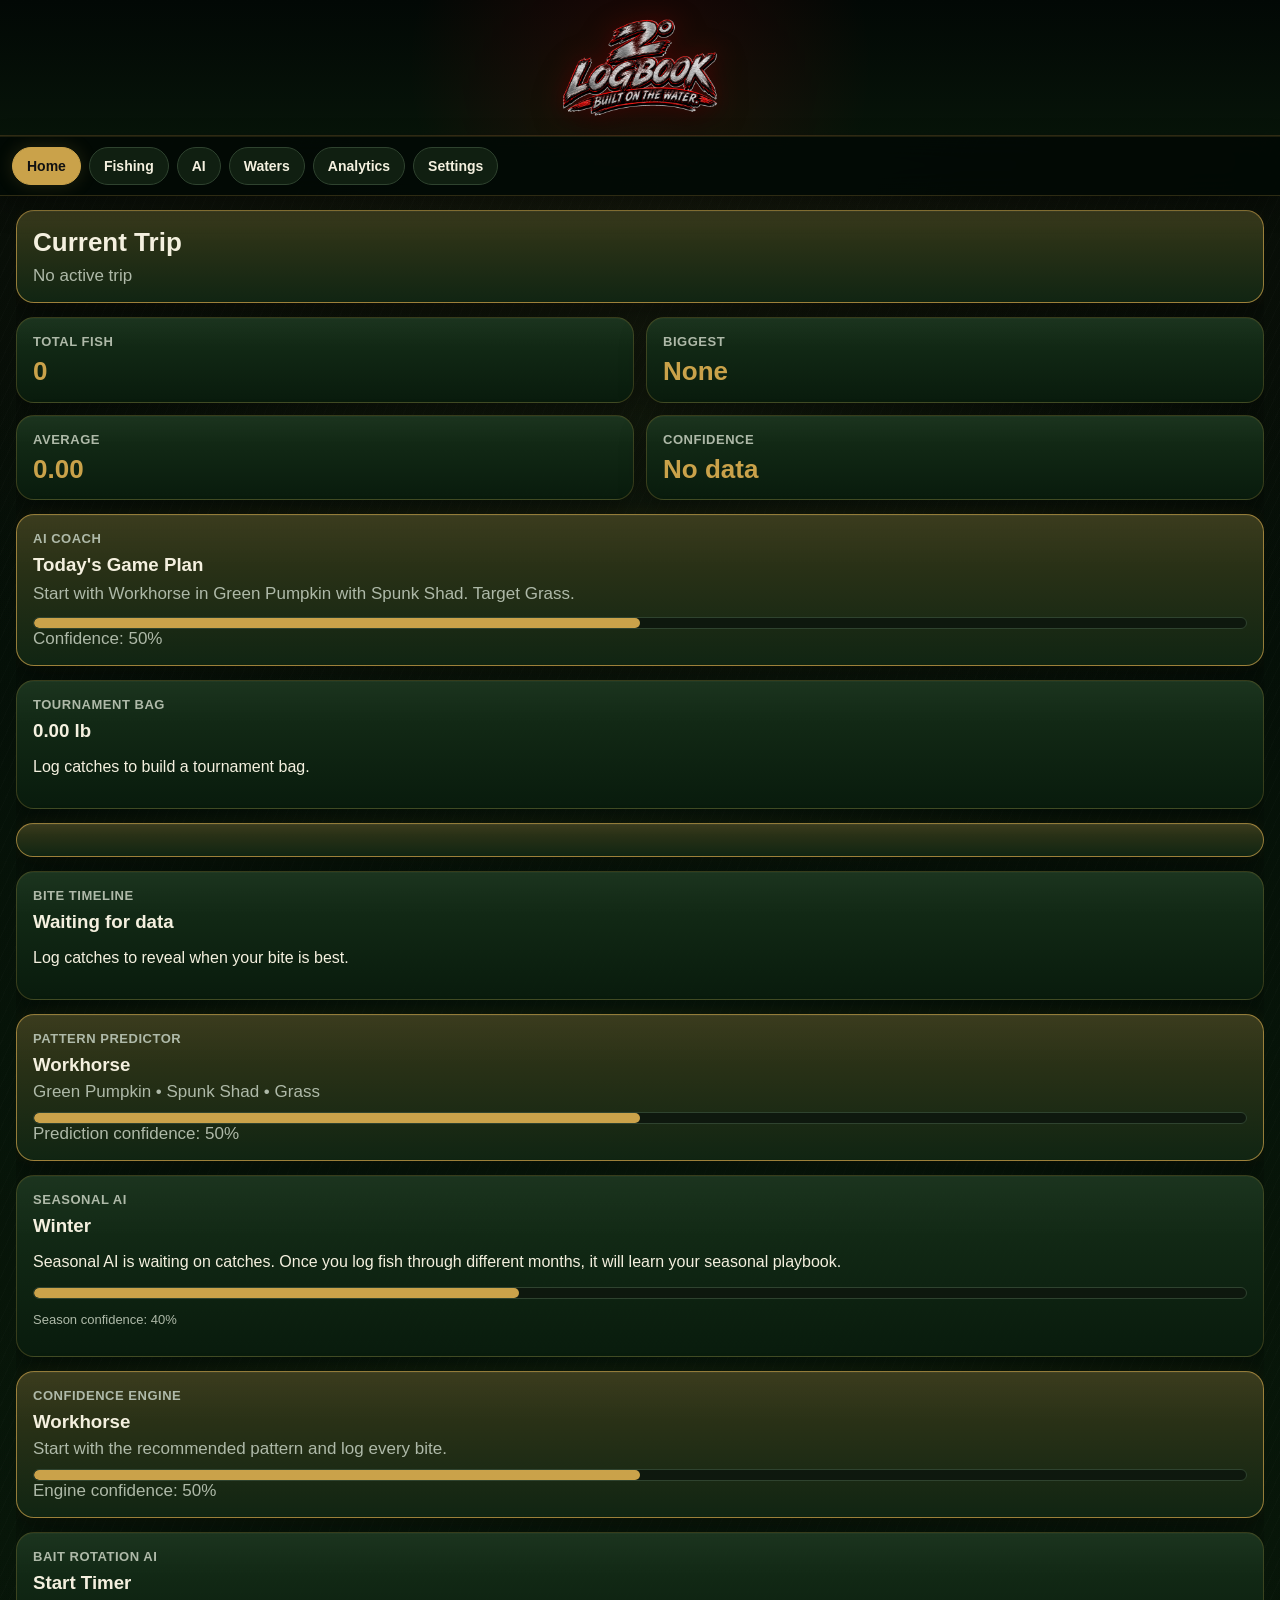
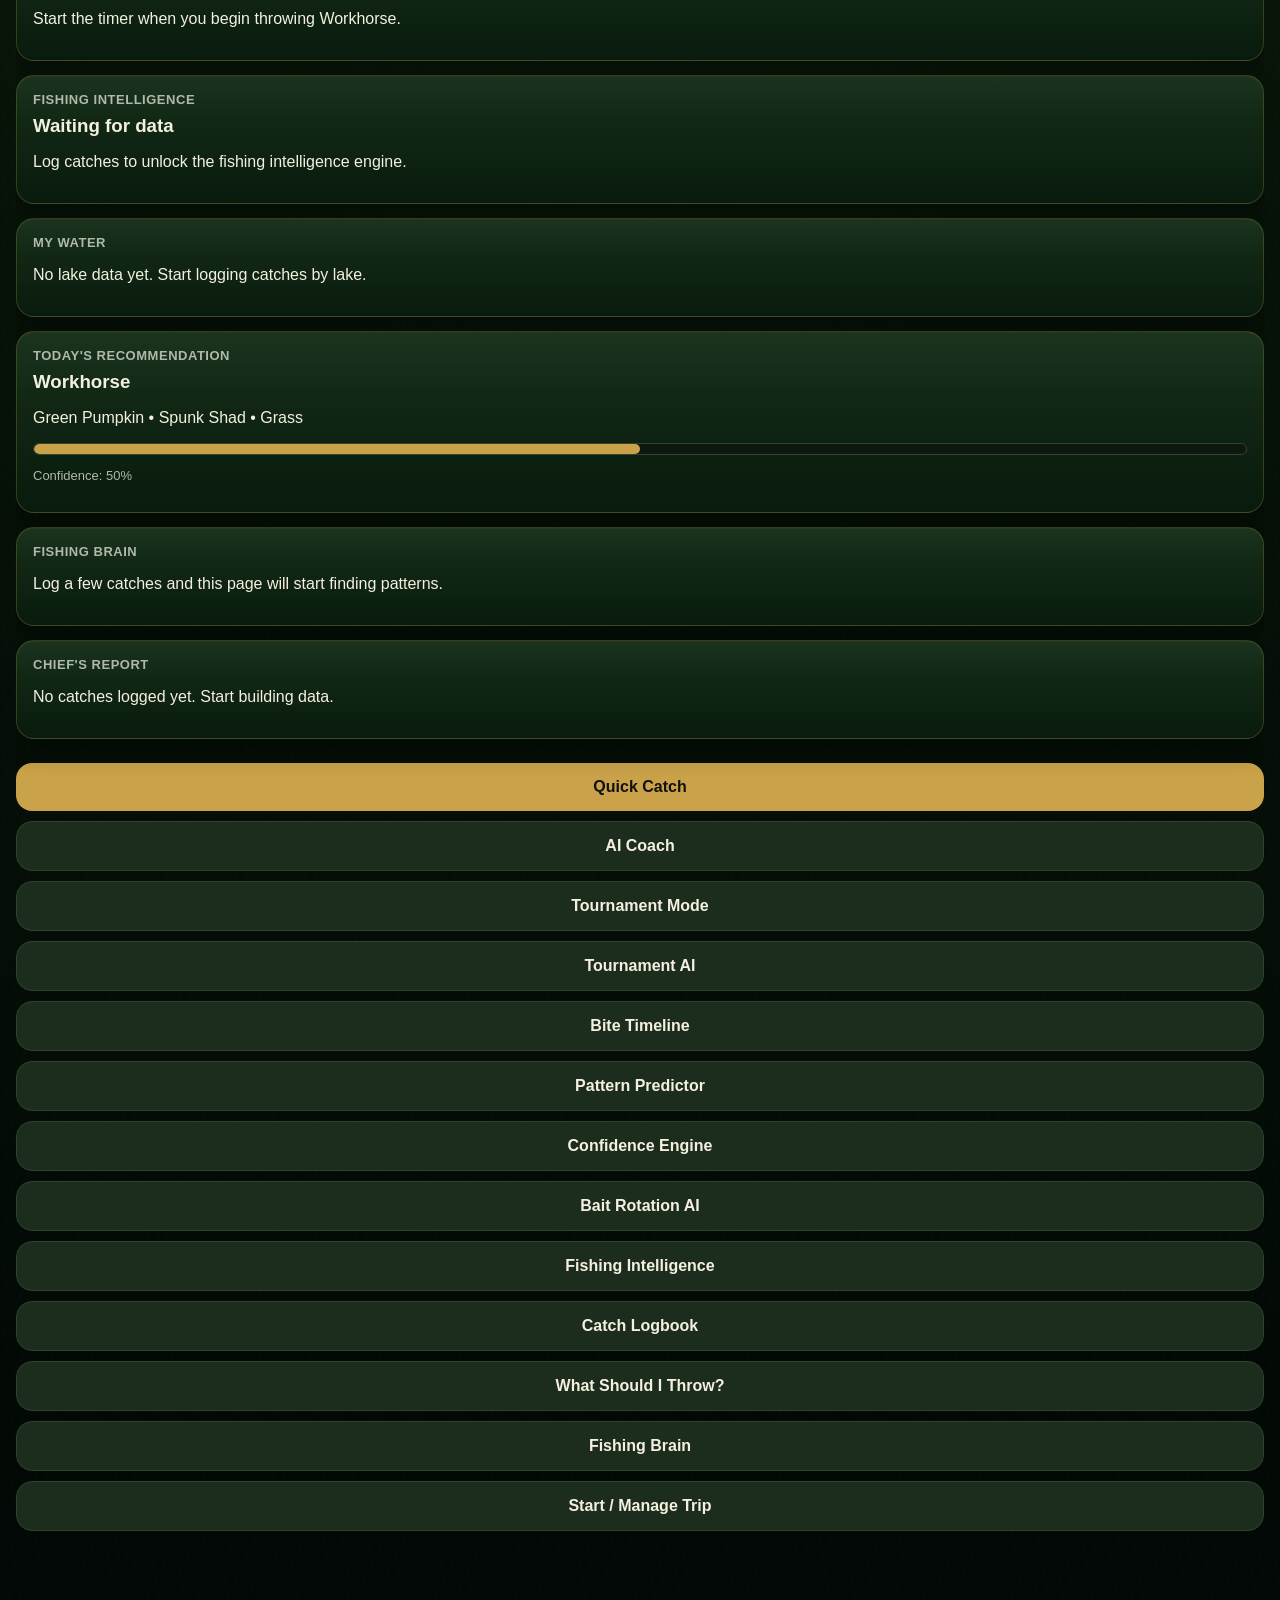
==== commit 679b950c: "Add files via upload" ====
--- a/index.html
+++ b/index.html
@@ -1,11 +1,11 @@
 <!doctype html>
 <html lang="en">
 <head>
-  <meta name="build-version" content="fishing-logbook-build-40">
+  <meta name="build-version" content="2-degree-logbook-build-37">
   <meta charset="UTF-8" />
   <meta name="viewport" content="width=device-width, initial-scale=1.0" />
   <title>2° Logbook</title>
-  <link rel="stylesheet" href="style.css?v=40" />
+  <link rel="stylesheet" href="style.css" />
   <link rel="manifest" href="manifest.json" />
   <meta name="theme-color" content="#caa24a" />
   <meta name="apple-mobile-web-app-capable" content="yes" />
@@ -14,9 +14,8 @@
 </head>
 <body>
   <header id="brandHeader37" class="brand-header-37">
-    <img id="brandLogo37" class="brand-logo-37" src="brand-header-safe.png?v=40" alt="2° Logbook - Built on the water.">
+    <img id="brandLogo37" class="brand-logo-37" src="brand-header-safe.png?v=37" alt="2° Logbook - Built on the water.">
   </header>
-  
   
 
   <nav class="nav-bar">
@@ -216,26 +215,26 @@
     <section id="photos" data-page class="page"><h2>Catch Photos</h2><div id="photoGallery"></div></section>
   </main>
 
-  <script src="storage.js?v=40"></script>
-  <script src="trips.js?v=40"></script>
-  <script src="baits.js?v=40"></script>
-  <script src="catches.js?v=40"></script>
-  <script src="stats.js?v=40"></script>
-  <script src="patterns.js?v=40"></script>
-  <script src="reports.js?v=40"></script>
-  <script src="recommendations.js?v=40"></script>
-  <script src="brain.js?v=40"></script>
-  <script src="coach.js?v=40"></script>
-  <script src="intelligence.js?v=40"></script>
-  <script src="water.js?v=40"></script>
-  <script src="tournament.js?v=40"></script>
-  <script src="tourneyai.js?v=40"></script>
-  <script src="timeline.js?v=40"></script>
-  <script src="predictor.js?v=40"></script>
-  <script src="seasonal.js?v=40"></script>
-  <script src="engine.js?v=40"></script>
-  <script src="rotation.js?v=40"></script>
-  <script src="ui.js?v=40"></script>
-  <script src="app.js?v=40"></script>
+  <script src="storage.js?v=37"></script>
+  <script src="trips.js?v=37"></script>
+  <script src="baits.js?v=37"></script>
+  <script src="catches.js?v=37"></script>
+  <script src="stats.js?v=37"></script>
+  <script src="patterns.js?v=37"></script>
+  <script src="reports.js?v=37"></script>
+  <script src="recommendations.js?v=37"></script>
+  <script src="brain.js?v=37"></script>
+  <script src="coach.js?v=37"></script>
+  <script src="intelligence.js?v=37"></script>
+  <script src="water.js?v=37"></script>
+  <script src="tournament.js?v=37"></script>
+  <script src="tourneyai.js?v=37"></script>
+  <script src="timeline.js?v=37"></script>
+  <script src="predictor.js?v=37"></script>
+  <script src="seasonal.js?v=37"></script>
+  <script src="engine.js?v=37"></script>
+  <script src="rotation.js?v=37"></script>
+  <script src="ui.js?v=37"></script>
+  <script src="app.js?v=37"></script>
 </body>
 </html>
--- a/style.css
+++ b/style.css
@@ -1,91 +1,1571 @@
-/* 2° Logbook - Clean Rebuilt style.css
-   Fresh stylesheet. No old hero/banner/header leftovers.
-*/
-
-:root {
-  --bg: #020805;
-  --bg-soft: #071408;
-  --panel: #102613;
-  --panel-light: #17351b;
-  --border: #2f432f;
-  --gold: #caa24a;
-  --gold-soft: rgba(202, 162, 74, 0.28);
-  --text: #f3f0df;
-  --muted: #aeb8a8;
-  --danger: #7a2525;
-  --red: #b51616;
+:root{--bg:#081008;--bg-soft:#0e180e;--panel:#142014;--panel-light:#1d2d1d;--border:#2f432f;--gold:#caa24a;--gold-soft:rgba(202,162,74,.18);--text:#f4f0df;--muted:#aeb9a8;--danger:#7a2525;--shadow:0 8px 24px rgba(0,0,0,.35);--radius:18px}
+*{box-sizing:border-box}html{min-height:100%;background:var(--bg)}body{margin:0;min-height:100%;background:radial-gradient(circle at top,rgba(202,162,74,.12),transparent 35%),var(--bg);color:var(--text);font-family:-apple-system,BlinkMacSystemFont,"Segoe UI",Roboto,Arial,sans-serif;-webkit-font-smoothing:antialiased}
+button,input,select,textarea{font:inherit}button{cursor:pointer}.app-header{position:sticky;top:0;z-index:20;padding:18px 16px 14px;background:rgba(8,16,8,.96);backdrop-filter:blur(12px);border-bottom:1px solid var(--border)}.app-header h1{margin:0;font-size:30px;letter-spacing:.04em;font-weight:900}.app-header p{margin:4px 0 0;color:var(--muted);font-size:14px}
+.nav-bar{position:sticky;top:73px;z-index:19;display:flex;gap:8px;overflow-x:auto;padding:10px 12px;background:rgba(8,16,8,.96);border-bottom:1px solid rgba(255,255,255,.06);scrollbar-width:none}.nav-bar::-webkit-scrollbar{display:none}.nav-bar button{flex:0 0 auto;border:1px solid var(--border);background:var(--panel);color:var(--text);padding:10px 14px;border-radius:999px;font-weight:800;font-size:14px}.nav-bar button.active,.nav-bar button:focus-visible{background:var(--gold);color:#111;border-color:var(--gold);outline:none}
+main{width:min(920px,100%);margin:0 auto;padding:16px 16px 90px}.page{display:none}.page.active{display:block}h2{margin:6px 0 14px;font-size:26px;font-weight:900}h3{margin:0 0 6px}.card{background:linear-gradient(180deg,var(--panel-light),var(--panel));border:1px solid var(--border);border-radius:var(--radius);padding:16px;margin-bottom:14px;box-shadow:var(--shadow)}.hero{border-color:var(--gold);background:linear-gradient(180deg,rgba(202,162,74,.2),rgba(29,45,29,.88)),var(--panel)}.hero h2{margin:0 0 8px}.hero p{margin:0;color:var(--muted);font-size:17px}.grid{display:grid;grid-template-columns:repeat(2,minmax(0,1fr));gap:12px;margin:14px 0}.grid .card{margin-bottom:0}.card span,.label-small{display:block;color:var(--muted);font-size:13px;font-weight:800;text-transform:uppercase;letter-spacing:.04em;margin-bottom:8px}.card strong{display:block;color:var(--gold);font-size:26px;line-height:1.1}
+.primary,.secondary,.danger,.small-button{width:100%;border:none;border-radius:16px;padding:15px 16px;margin-top:10px;font-weight:900;font-size:16px}.primary{background:var(--gold);color:#111}.secondary{background:var(--panel-light);color:var(--text);border:1px solid var(--border)}.danger{background:var(--danger);color:#fff}.small-button{padding:10px 12px;font-size:14px;background:var(--panel-light);color:var(--text);border:1px solid var(--border)}.form{display:flex;flex-direction:column;gap:12px}label{display:flex;flex-direction:column;gap:7px;color:var(--muted);font-size:14px;font-weight:800}input,select,textarea{width:100%;border:1px solid var(--border);background:var(--bg-soft);color:var(--text);border-radius:14px;padding:13px 12px;font-size:16px;outline:none}input:focus,select:focus,textarea:focus{border-color:var(--gold);box-shadow:0 0 0 3px var(--gold-soft)}textarea{min-height:96px;resize:vertical}.two-col{display:grid;grid-template-columns:repeat(2,minmax(0,1fr));gap:12px}
+#tripHistory,#baitStats,#baitManagerList,#patternReport,#tripReport,#recommendationReport,#brainReport{display:flex;flex-direction:column;gap:12px}#tripHistory .card,#baitStats .card,#baitManagerList .card,#patternReport .card,#tripReport .card,#recommendationReport .card,#brainReport .card{margin-bottom:0}#tripHistory p,#baitStats p,#baitManagerList p,#patternReport p,#tripReport p,#recommendationReport p,#brainReport p{margin:4px 0;color:var(--muted)}.card.empty{color:var(--muted);text-align:center;padding:24px 16px}.small-text{color:var(--muted);font-size:13px}.pills{display:flex;flex-wrap:wrap;gap:6px;margin-top:10px}.pill{display:inline-flex;border-radius:999px;padding:6px 10px;background:var(--gold-soft);color:var(--gold);font-size:12px;font-weight:900}.photo-grid{display:grid;grid-template-columns:repeat(2,minmax(0,1fr));gap:12px}.photo-card img{width:100%;border-radius:14px;border:1px solid var(--border);display:block;margin-bottom:10px}.photo-card p{margin:4px 0;color:var(--muted)}
+.score{font-size:34px;font-weight:900;color:var(--gold);line-height:1}.big-score{font-size:58px;font-weight:900;color:var(--gold);line-height:.95}.brain-score{font-size:46px;font-weight:900;color:var(--gold);line-height:1}.bar{height:12px;border-radius:999px;background:var(--bg-soft);border:1px solid var(--border);overflow:hidden;margin-top:10px}.bar-fill{height:100%;background:var(--gold);border-radius:999px}.pattern-line,.report-line,.rec-line,.brain-line{display:flex;justify-content:space-between;gap:12px;border-top:1px solid var(--border);padding-top:10px;margin-top:10px}.pattern-line strong,.report-line strong,.rec-line strong,.brain-line strong{color:var(--gold)}.copy-box{white-space:pre-wrap;background:var(--bg-soft);border:1px solid var(--border);border-radius:14px;padding:12px;color:var(--text);font-size:14px;line-height:1.4}
+button:active{transform:scale(.98)}@media(max-width:520px){.app-header h1{font-size:26px}.nav-bar{top:69px}main{padding:14px 14px 80px}.grid,.two-col,.photo-grid{grid-template-columns:1fr}.card strong{font-size:24px}}
+.lake-title{font-size:28px;font-weight:900;color:var(--gold);margin:0 0 6px}
+.warning{border-color:var(--gold);background:linear-gradient(180deg,rgba(202,162,74,.18),rgba(29,45,29,.9))}
+
+.coach-callout{font-size:18px;line-height:1.45;color:var(--text)}
+.coach-title{font-size:22px;font-weight:900;color:var(--gold);margin:0 0 8px}
+.coach-grid{display:grid;grid-template-columns:repeat(2,minmax(0,1fr));gap:12px}
+.coach-metric{background:var(--bg-soft);border:1px solid var(--border);border-radius:14px;padding:12px}
+.coach-metric span{display:block;color:var(--muted);font-size:12px;font-weight:900;text-transform:uppercase;letter-spacing:.04em;margin-bottom:6px}
+.coach-metric strong{color:var(--gold);font-size:20px}
+.bigfish{border-color:var(--gold);background:linear-gradient(180deg,rgba(202,162,74,.16),rgba(20,32,20,.95))}
+@media(max-width:520px){.coach-grid{grid-template-columns:1fr}}
+
+.signal-hot{color:var(--gold);font-weight:900}
+.signal-cold{color:#d8a0a0;font-weight:900}
+.intel-box{background:var(--bg-soft);border:1px solid var(--border);border-radius:14px;padding:12px;margin-top:10px}
+.intel-box p{margin:4px 0}
+.trend-up{border-color:var(--gold)}
+.trend-down{border-color:#7a2525}
+
+.water-name{font-size:30px;font-weight:900;color:var(--gold);margin:0 0 8px}
+.rank-number{font-size:28px;font-weight:900;color:var(--gold);min-width:42px}
+.rank-row{display:flex;align-items:center;gap:12px;border-top:1px solid var(--border);padding-top:12px;margin-top:12px}
+.rank-row div{flex:1}
+.pb-card{border-color:var(--gold);background:linear-gradient(180deg,rgba(202,162,74,.18),rgba(20,32,20,.95))}
+
+.catch-card img{width:100%;border-radius:14px;border:1px solid var(--border);margin:10px 0}
+.catch-actions{display:grid;grid-template-columns:1fr 1fr;gap:10px;margin-top:10px}
+.inline-button{border:1px solid var(--border);background:var(--panel-light);color:var(--text);border-radius:12px;padding:10px;font-weight:900}
+.inline-danger{border-color:#7a2525;background:#361616;color:#fff}
+.edit-form{display:flex;flex-direction:column;gap:10px;margin-top:12px;padding-top:12px;border-top:1px solid var(--border)}
+.badge{display:inline-block;border-radius:999px;background:var(--gold-soft);color:var(--gold);padding:4px 9px;font-size:12px;font-weight:900;margin:3px 4px 3px 0}
+
+.bag-weight{font-size:64px;font-weight:900;color:var(--gold);line-height:.95}
+.cull-card{border-color:#7a2525;background:linear-gradient(180deg,rgba(122,37,37,.25),rgba(20,32,20,.95))}
+.keep-card{border-color:var(--gold)}
+.bag-list{display:flex;flex-direction:column;gap:10px}
+.bag-fish{display:flex;justify-content:space-between;gap:12px;align-items:center;background:var(--bg-soft);border:1px solid var(--border);border-radius:14px;padding:12px}
+.bag-fish strong{color:var(--gold);font-size:22px}
+
+.timeline-bar{height:18px;border-radius:999px;background:var(--bg-soft);border:1px solid var(--border);overflow:hidden;margin-top:8px}
+.timeline-fill{height:100%;background:var(--gold);border-radius:999px}
+.timeline-row{margin:12px 0}
+.timeline-label{display:flex;justify-content:space-between;gap:12px;color:var(--muted);font-weight:900}
+.season-card{border-color:var(--gold-soft)}
+
+.predictor-score{font-size:72px;font-weight:900;color:var(--gold);line-height:.9}
+.predictor-setup{font-size:20px;font-weight:900;color:var(--text)}
+.condition-grid{display:grid;grid-template-columns:repeat(2,minmax(0,1fr));gap:10px}
+.condition-chip{background:var(--bg-soft);border:1px solid var(--border);border-radius:14px;padding:12px}
+.condition-chip span{display:block;color:var(--muted);font-size:12px;font-weight:900;text-transform:uppercase;letter-spacing:.04em;margin-bottom:4px}
+.condition-chip strong{color:var(--gold);font-size:18px}
+@media(max-width:520px){.condition-grid{grid-template-columns:1fr}}
+
+.strategy-badge{display:inline-block;border-radius:999px;background:var(--gold);color:#111;padding:8px 12px;font-size:13px;font-weight:900;text-transform:uppercase;letter-spacing:.04em;margin:4px 0 10px}
+.goal-input-row{display:grid;grid-template-columns:1fr auto;gap:10px;align-items:end}
+.goal-input-row button{margin-top:0}
+.ai-alert{border-color:var(--gold);background:linear-gradient(180deg,rgba(202,162,74,.22),rgba(20,32,20,.95))}
+.tourney-number{font-size:48px;font-weight:900;color:var(--gold);line-height:1}
+
+.season-pill{display:inline-block;border-radius:999px;background:var(--gold);color:#111;padding:8px 13px;font-size:13px;font-weight:900;text-transform:uppercase;letter-spacing:.04em;margin-bottom:10px}
+.phase-grid{display:grid;grid-template-columns:repeat(2,minmax(0,1fr));gap:10px;margin-top:10px}
+.phase-card{background:var(--bg-soft);border:1px solid var(--border);border-radius:14px;padding:12px}
+.phase-card span{display:block;color:var(--muted);font-size:12px;font-weight:900;text-transform:uppercase;letter-spacing:.04em}
+.phase-card strong{display:block;color:var(--gold);font-size:20px;margin-top:5px}
+.season-read{font-size:18px;line-height:1.45;color:var(--text)}
+@media(max-width:520px){.phase-grid{grid-template-columns:1fr}}
+
+.hub-grid{display:grid;grid-template-columns:repeat(2,minmax(0,1fr));gap:12px}
+.hub-card{width:100%;text-align:left;border:1px solid var(--border);background:linear-gradient(180deg,var(--panel-light),var(--panel));color:var(--text);border-radius:18px;padding:16px;box-shadow:var(--shadow);min-height:104px}
+.hub-card strong{display:block;color:var(--gold);font-size:22px;margin-bottom:8px}
+.hub-card span{display:block;color:var(--muted);font-size:14px;line-height:1.35}
+.primary-hub{border-color:var(--gold);background:linear-gradient(180deg,rgba(202,162,74,.18),rgba(20,32,20,.95))}
+.back-hub{border:1px solid var(--border);background:var(--panel);color:var(--text);border-radius:999px;padding:10px 14px;font-weight:900;margin:-4px 0 14px}
+.nav-bar{justify-content:flex-start}
+@media(max-width:520px){.hub-grid{grid-template-columns:1fr}.hub-card{min-height:88px}}
+
+.engine-score{font-size:60px;font-weight:900;color:var(--gold);line-height:.95}
+.reason-list{display:flex;flex-direction:column;gap:10px;margin-top:12px}
+.reason-item{background:var(--bg-soft);border:1px solid var(--border);border-radius:14px;padding:12px}
+.reason-item strong{color:var(--gold)}
+.hot-card{border-color:var(--gold);background:linear-gradient(180deg,rgba(202,162,74,.16),rgba(20,32,20,.95))}
+.switch-alert{border-color:#caa24a;background:linear-gradient(180deg,rgba(202,162,74,.22),rgba(20,32,20,.95))}
+.pb-number{font-size:58px;font-weight:900;color:var(--gold);line-height:.9}
+
+.rotation-timer{font-size:58px;font-weight:900;color:var(--gold);line-height:.95}
+.rotation-action{font-size:22px;font-weight:900;color:var(--text);line-height:1.25}
+.rotation-controls{display:grid;grid-template-columns:1fr 1fr;gap:10px;margin-top:12px}
+.power-rank{display:flex;align-items:center;gap:12px;border-top:1px solid var(--border);padding-top:12px;margin-top:12px}
+.power-rank .num{font-size:28px;font-weight:900;color:var(--gold);min-width:42px}
+.power-rank .info{flex:1}
+.power-rank strong{color:var(--gold)}
+.switch-now{border-color:var(--gold);background:linear-gradient(180deg,rgba(202,162,74,.25),rgba(20,32,20,.95))}
+.stay-put{border-color:var(--border)}
+@media(max-width:520px){.rotation-controls{grid-template-columns:1fr}}
+
+/* Build 22 - Premium 2° Watermark Theme */
+body::before{
+  content:"";
+  position:fixed;
+  inset:0;
+  z-index:-1;
+  pointer-events:none;
+  background:
+    radial-gradient(circle at center, rgba(202,162,74,.08), transparent 42%),
+    url("logo-watermark.png") center 48% / min(78vw, 620px) auto no-repeat;
+  opacity:.055;
+  filter:grayscale(.08) saturate(.9);
+}
+
+body::after{
+  content:"";
+  position:fixed;
+  inset:0;
+  z-index:-2;
+  pointer-events:none;
+  background:
+    radial-gradient(circle at 50% 20%, rgba(202,162,74,.08), transparent 34%),
+    linear-gradient(180deg, rgba(0,0,0,.2), rgba(0,0,0,.6));
+}
+
+.card,
+.hub-card{
+  backdrop-filter: blur(2px);
+}
+
+.hero,
+.primary-hub,
+.card:has(.bar-fill){
+  box-shadow:
+    0 0 0 1px rgba(202,162,74,.08),
+    0 14px 30px rgba(0,0,0,.28),
+    0 0 26px rgba(202,162,74,.05);
+}
+
+button,
+.hub-card,
+.inline-button,
+.back-hub{
+  transition: transform .12s ease, box-shadow .12s ease, border-color .12s ease;
+}
+
+button:active,
+.hub-card:active,
+.inline-button:active,
+.back-hub:active{
+  transform: translateY(1px) scale(.99);
+}
+
+.page{
+  animation: pageFade .16s ease both;
+}
+
+@keyframes pageFade{
+  from{opacity:.82;transform:translateY(4px)}
+  to{opacity:1;transform:translateY(0)}
+}
+
+.app-header{
+  position:relative;
+}
+
+.app-header::after{
+  content:"";
+  position:absolute;
+  left:24px;
+  right:24px;
+  bottom:-1px;
+  height:1px;
+  background:linear-gradient(90deg, transparent, rgba(202,162,74,.35), transparent);
+}
+
+@media(max-width:520px){
+  body::before{
+    background:
+      radial-gradient(circle at center, rgba(202,162,74,.08), transparent 42%),
+      url("logo-watermark.png") center 46% / 92vw auto no-repeat;
+    opacity:.05;
+  }
+}
+
+/* Build 23 - Transparent 2° watermark fix */
+body::before{
+  content:"";
+  position:fixed;
+  inset:0;
+  z-index:-1;
+  pointer-events:none;
+  background:
+    radial-gradient(circle at center, rgba(202,162,74,.10), transparent 42%),
+    url("logo-watermark.png") center 46% / min(92vw, 760px) auto no-repeat !important;
+  opacity:.105 !important;
+  filter: drop-shadow(0 0 26px rgba(202, 0, 0, .22)) grayscale(.02) saturate(1.25) !important;
+}
+
+.card,
+.hub-card,
+.nav-bar,
+.app-header{
+  position:relative;
+}
+
+.card::before,
+.hub-card::before{
+  content:"";
+  position:absolute;
+  inset:0;
+  border-radius:inherit;
+  pointer-events:none;
+  background:linear-gradient(180deg, rgba(255,255,255,.025), transparent 35%);
+}
+
+@media(max-width:520px){
+  body::before{
+    background:
+      radial-gradient(circle at center, rgba(202,162,74,.10), transparent 42%),
+      url("logo-watermark.png") center 45% / 118vw auto no-repeat !important;
+    opacity:.115 !important;
+  }
+}
+
+/* Build 24 - Cache-Proof Watermark + Stronger Branding */
+:root{
+  --build-version:"24";
+}
+
+body::before{
+  content:"" !important;
+  position:fixed !important;
+  inset:0 !important;
+  z-index:-1 !important;
+  pointer-events:none !important;
+  background:
+    radial-gradient(circle at center, rgba(202,162,74,.14), transparent 45%),
+    url("[data-uri]") center 44% / min(112vw, 900px) auto no-repeat !important;
+  opacity:.18 !important;
+  filter: drop-shadow(0 0 36px rgba(220, 0, 0, .28)) saturate(1.35) contrast(1.08) !important;
+  transform: rotate(-2deg);
+}
+
+body::after{
+  content:"" !important;
+  position:fixed !important;
+  inset:0 !important;
+  z-index:-2 !important;
+  pointer-events:none !important;
+  background:
+    radial-gradient(circle at 50% 10%, rgba(202,162,74,.10), transparent 30%),
+    linear-gradient(180deg, rgba(0,0,0,.12), rgba(0,0,0,.65)) !important;
+}
+
+.app-header h1::before{
+  content:"";
+  display:inline-block;
+  width:34px;
+  height:34px;
+  margin-right:10px;
+  vertical-align:-5px;
+  background:url("[data-uri]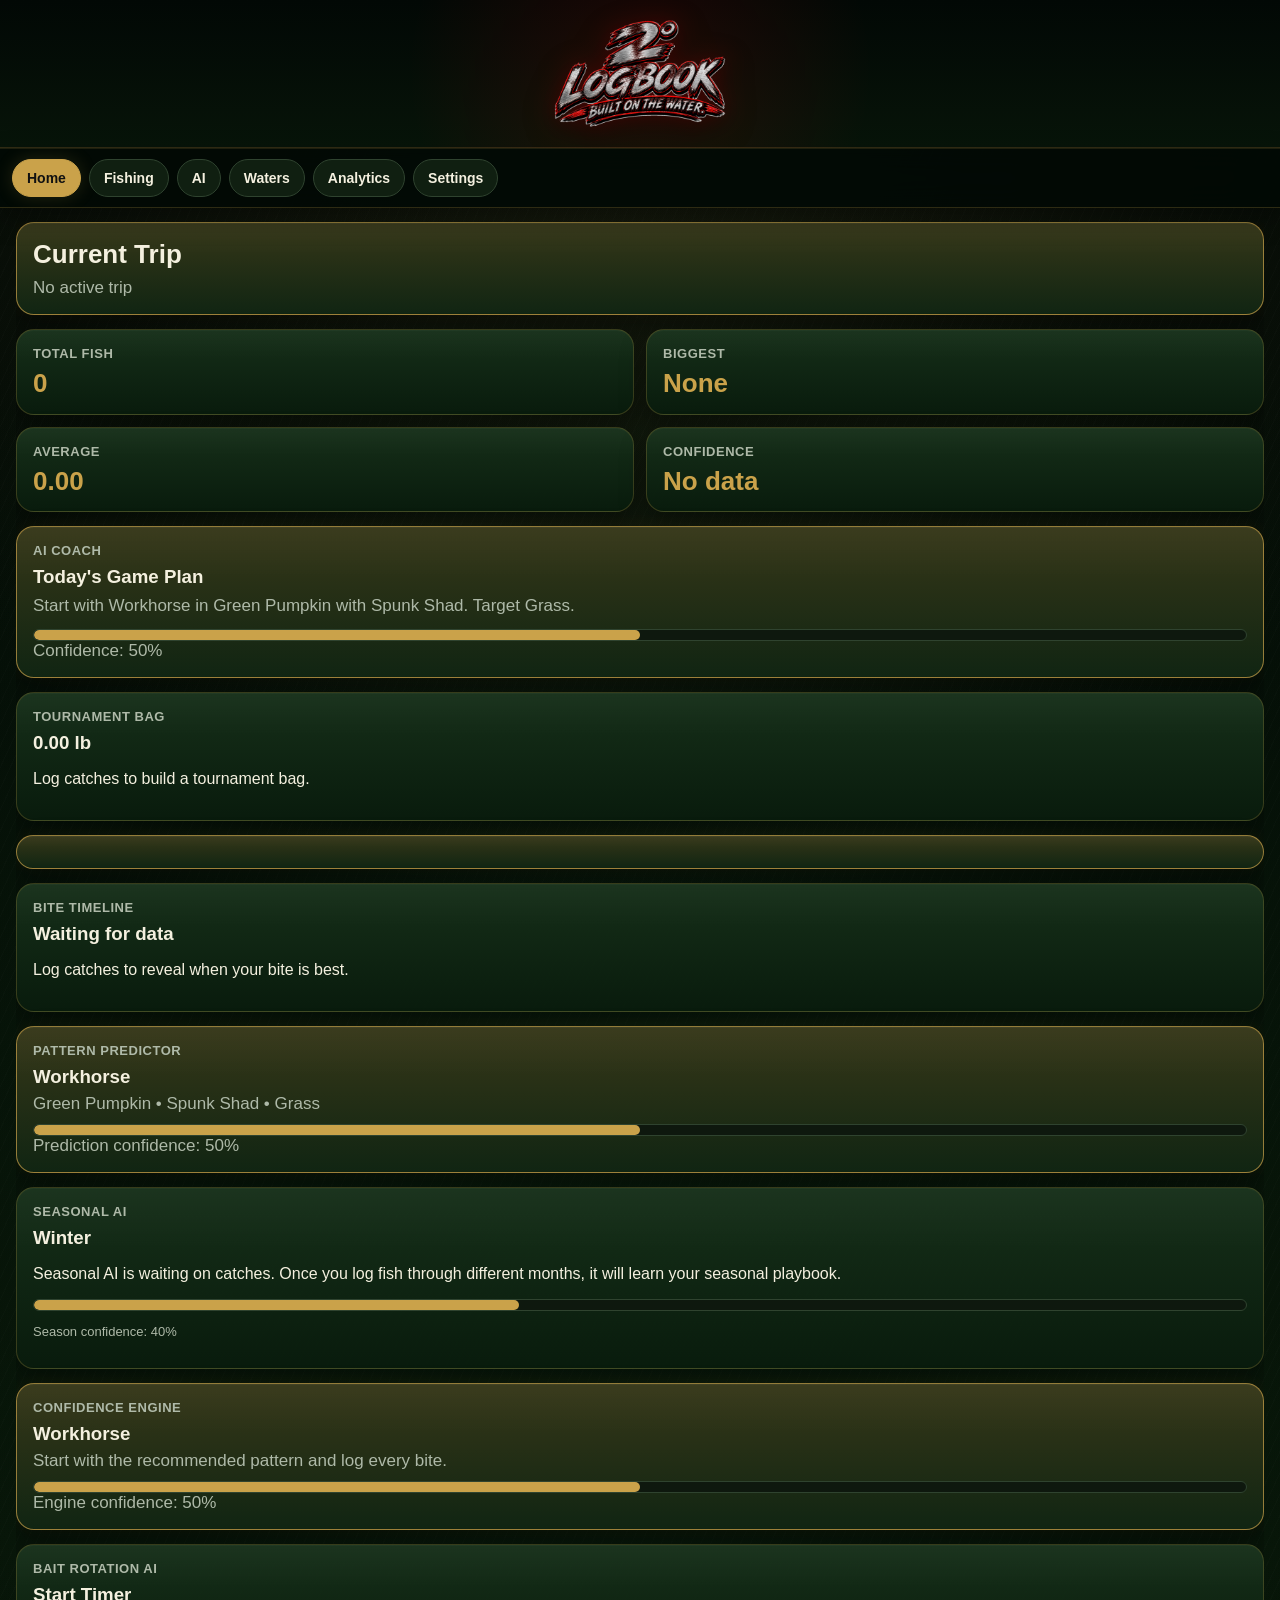
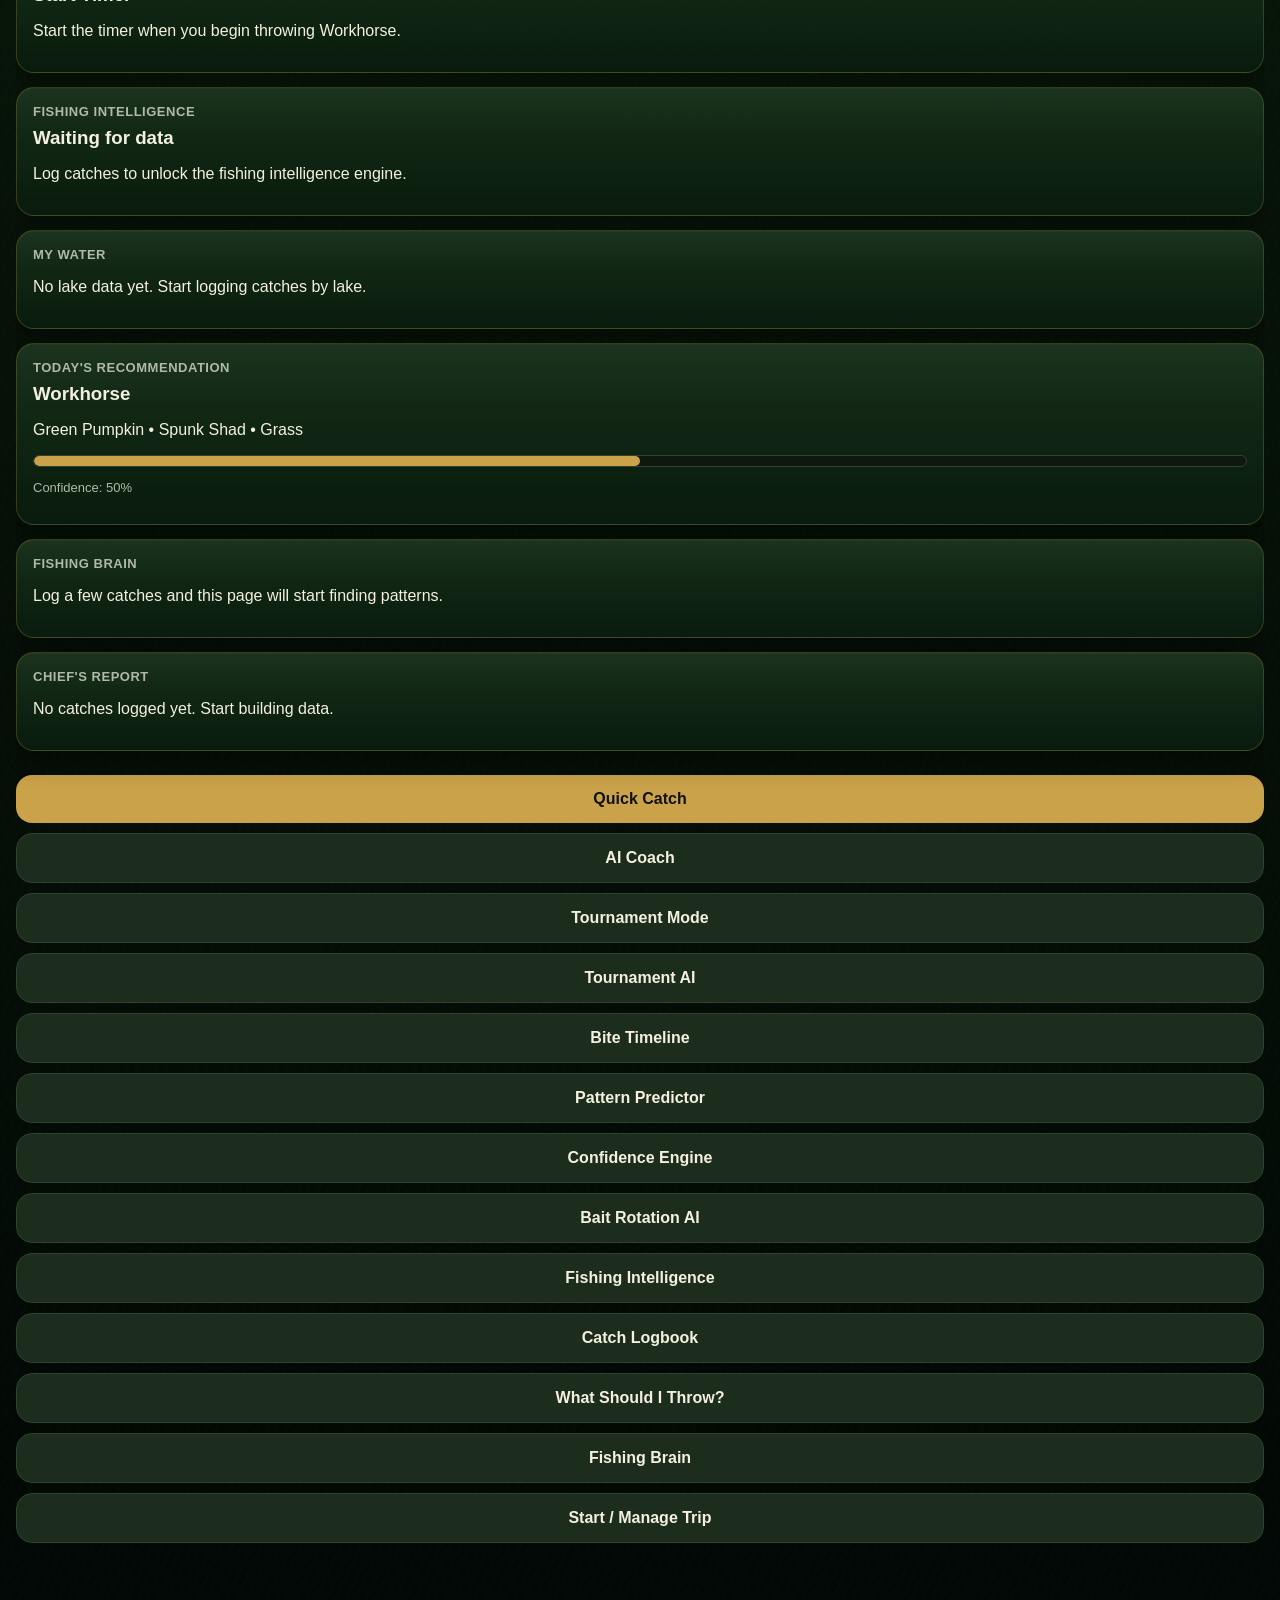
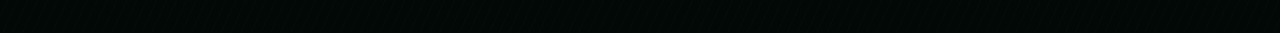
==== commit 0bcf03bc: "Add files via upload" ====
--- a/index.html
+++ b/index.html
@@ -1,7 +1,7 @@
 <!doctype html>
 <html lang="en">
 <head>
-  <meta name="build-version" content="2-degree-logbook-build-37">
+  <meta name="build-version" content="fishing-logbook-build-38-stable">
   <meta charset="UTF-8" />
   <meta name="viewport" content="width=device-width, initial-scale=1.0" />
   <title>2° Logbook</title>
@@ -14,7 +14,7 @@
 </head>
 <body>
   <header id="brandHeader37" class="brand-header-37">
-    <img id="brandLogo37" class="brand-logo-37" src="brand-header-safe.png?v=37" alt="2° Logbook - Built on the water.">
+    <img id="brandLogo37" class="brand-logo-37" src="brand-header-safe.png?v=38-stable" alt="2° Logbook - Built on the water.">
   </header>
   
 
@@ -215,26 +215,26 @@
     <section id="photos" data-page class="page"><h2>Catch Photos</h2><div id="photoGallery"></div></section>
   </main>
 
-  <script src="storage.js?v=37"></script>
-  <script src="trips.js?v=37"></script>
-  <script src="baits.js?v=37"></script>
-  <script src="catches.js?v=37"></script>
-  <script src="stats.js?v=37"></script>
-  <script src="patterns.js?v=37"></script>
-  <script src="reports.js?v=37"></script>
-  <script src="recommendations.js?v=37"></script>
-  <script src="brain.js?v=37"></script>
-  <script src="coach.js?v=37"></script>
-  <script src="intelligence.js?v=37"></script>
-  <script src="water.js?v=37"></script>
-  <script src="tournament.js?v=37"></script>
-  <script src="tourneyai.js?v=37"></script>
-  <script src="timeline.js?v=37"></script>
-  <script src="predictor.js?v=37"></script>
-  <script src="seasonal.js?v=37"></script>
-  <script src="engine.js?v=37"></script>
-  <script src="rotation.js?v=37"></script>
-  <script src="ui.js?v=37"></script>
-  <script src="app.js?v=37"></script>
+  <script src="storage.js?v=38-stable"></script>
+  <script src="trips.js?v=38-stable"></script>
+  <script src="baits.js?v=38-stable"></script>
+  <script src="catches.js?v=38-stable"></script>
+  <script src="stats.js?v=38-stable"></script>
+  <script src="patterns.js?v=38-stable"></script>
+  <script src="reports.js?v=38-stable"></script>
+  <script src="recommendations.js?v=38-stable"></script>
+  <script src="brain.js?v=38-stable"></script>
+  <script src="coach.js?v=38-stable"></script>
+  <script src="intelligence.js?v=38-stable"></script>
+  <script src="water.js?v=38-stable"></script>
+  <script src="tournament.js?v=38-stable"></script>
+  <script src="tourneyai.js?v=38-stable"></script>
+  <script src="timeline.js?v=38-stable"></script>
+  <script src="predictor.js?v=38-stable"></script>
+  <script src="seasonal.js?v=38-stable"></script>
+  <script src="engine.js?v=38-stable"></script>
+  <script src="rotation.js?v=38-stable"></script>
+  <script src="ui.js?v=38-stable"></script>
+  <script src="app.js?v=38-stable"></script>
 </body>
 </html>
--- a/style.css
+++ b/style.css
@@ -1685,3 +1685,37 @@
     max-height:106px !important;
   }
 }
+
+/* Build 38 Stable - small logo bump only */
+/* Based on working Build 37. No layout rewrite. */
+#brandHeader37.brand-header-37 {
+  height: 148px !important;
+  min-height: 148px !important;
+  max-height: 148px !important;
+  padding: 8px 10px !important;
+}
+
+#brandLogo37.brand-logo-37 {
+  max-width: 96vw !important;
+  max-height: 128px !important;
+  width: auto !important;
+  height: auto !important;
+  object-fit: contain !important;
+  object-position: center !important;
+  margin: 0 auto !important;
+  transform: none !important;
+}
+
+@media (max-width: 520px) {
+  #brandHeader37.brand-header-37 {
+    height: 144px !important;
+    min-height: 144px !important;
+    max-height: 144px !important;
+    padding: 8px 8px !important;
+  }
+
+  #brandLogo37.brand-logo-37 {
+    max-width: 96vw !important;
+    max-height: 124px !important;
+  }
+}
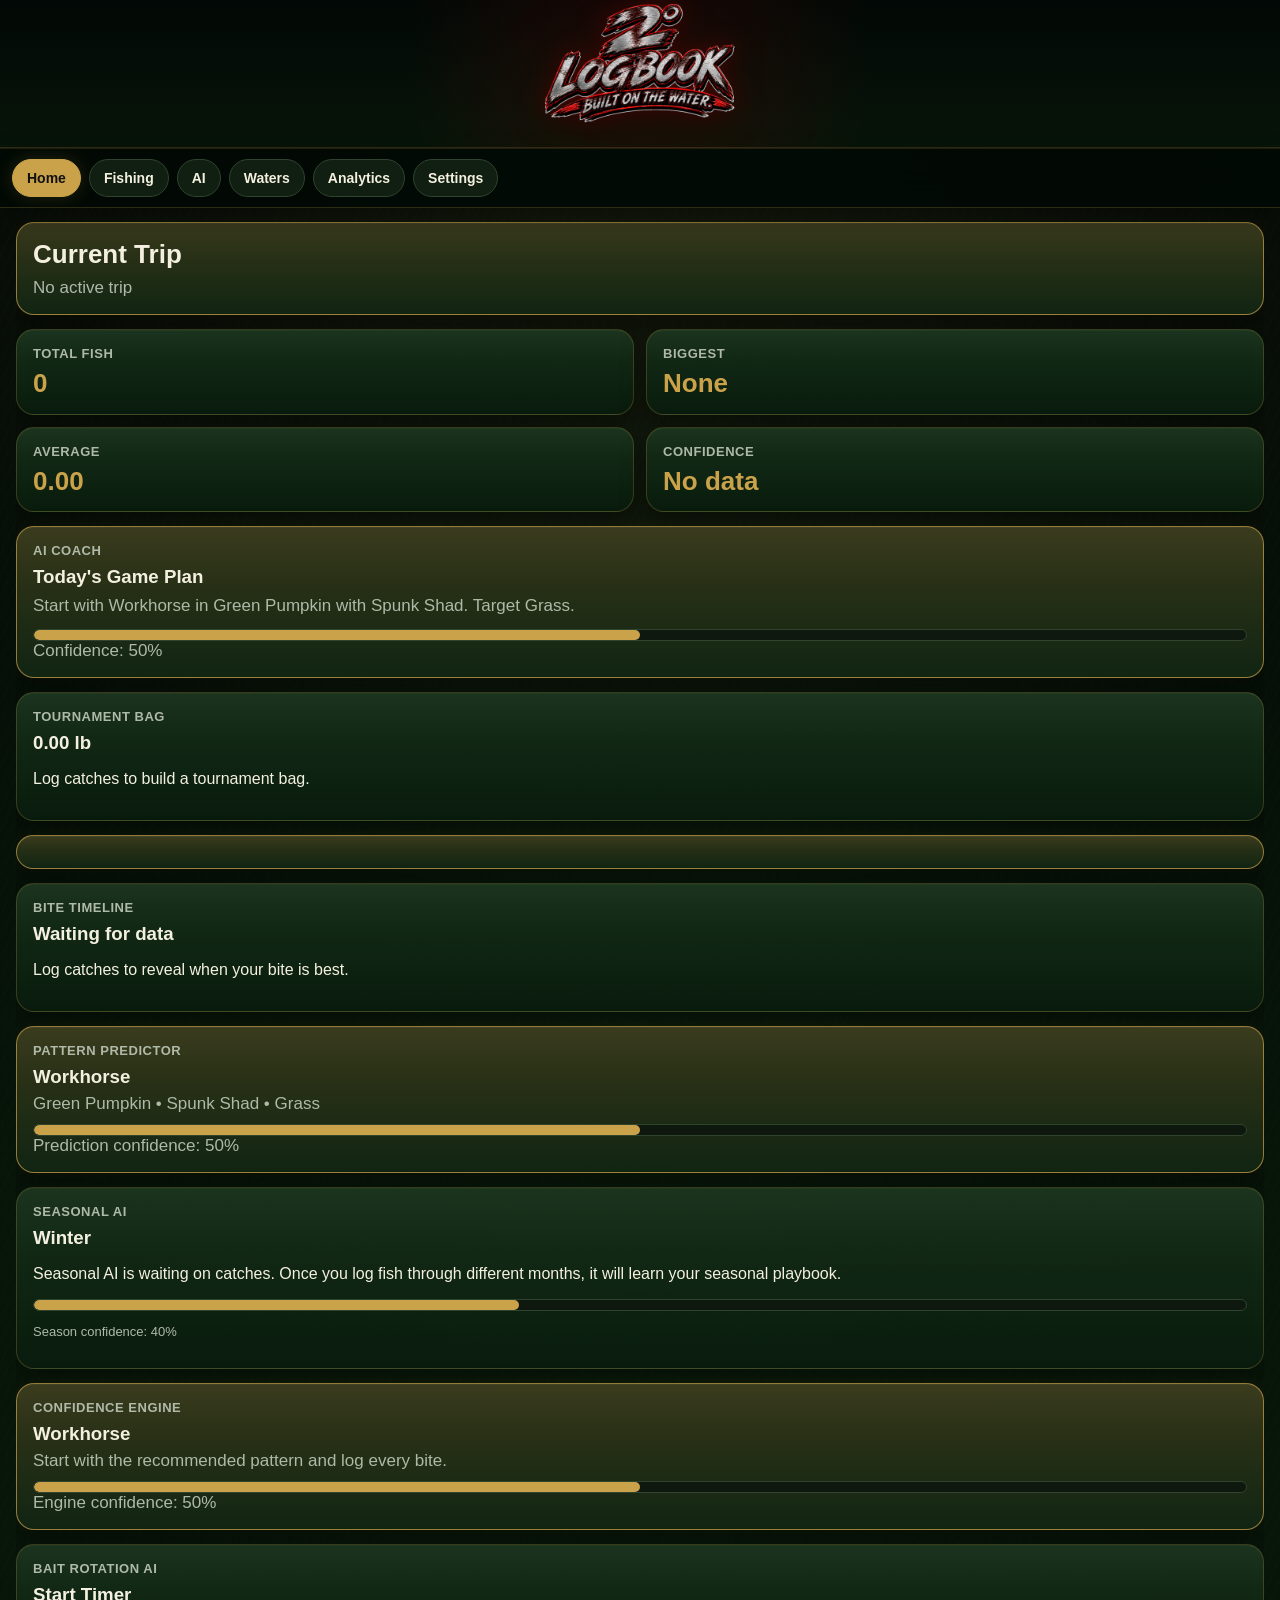
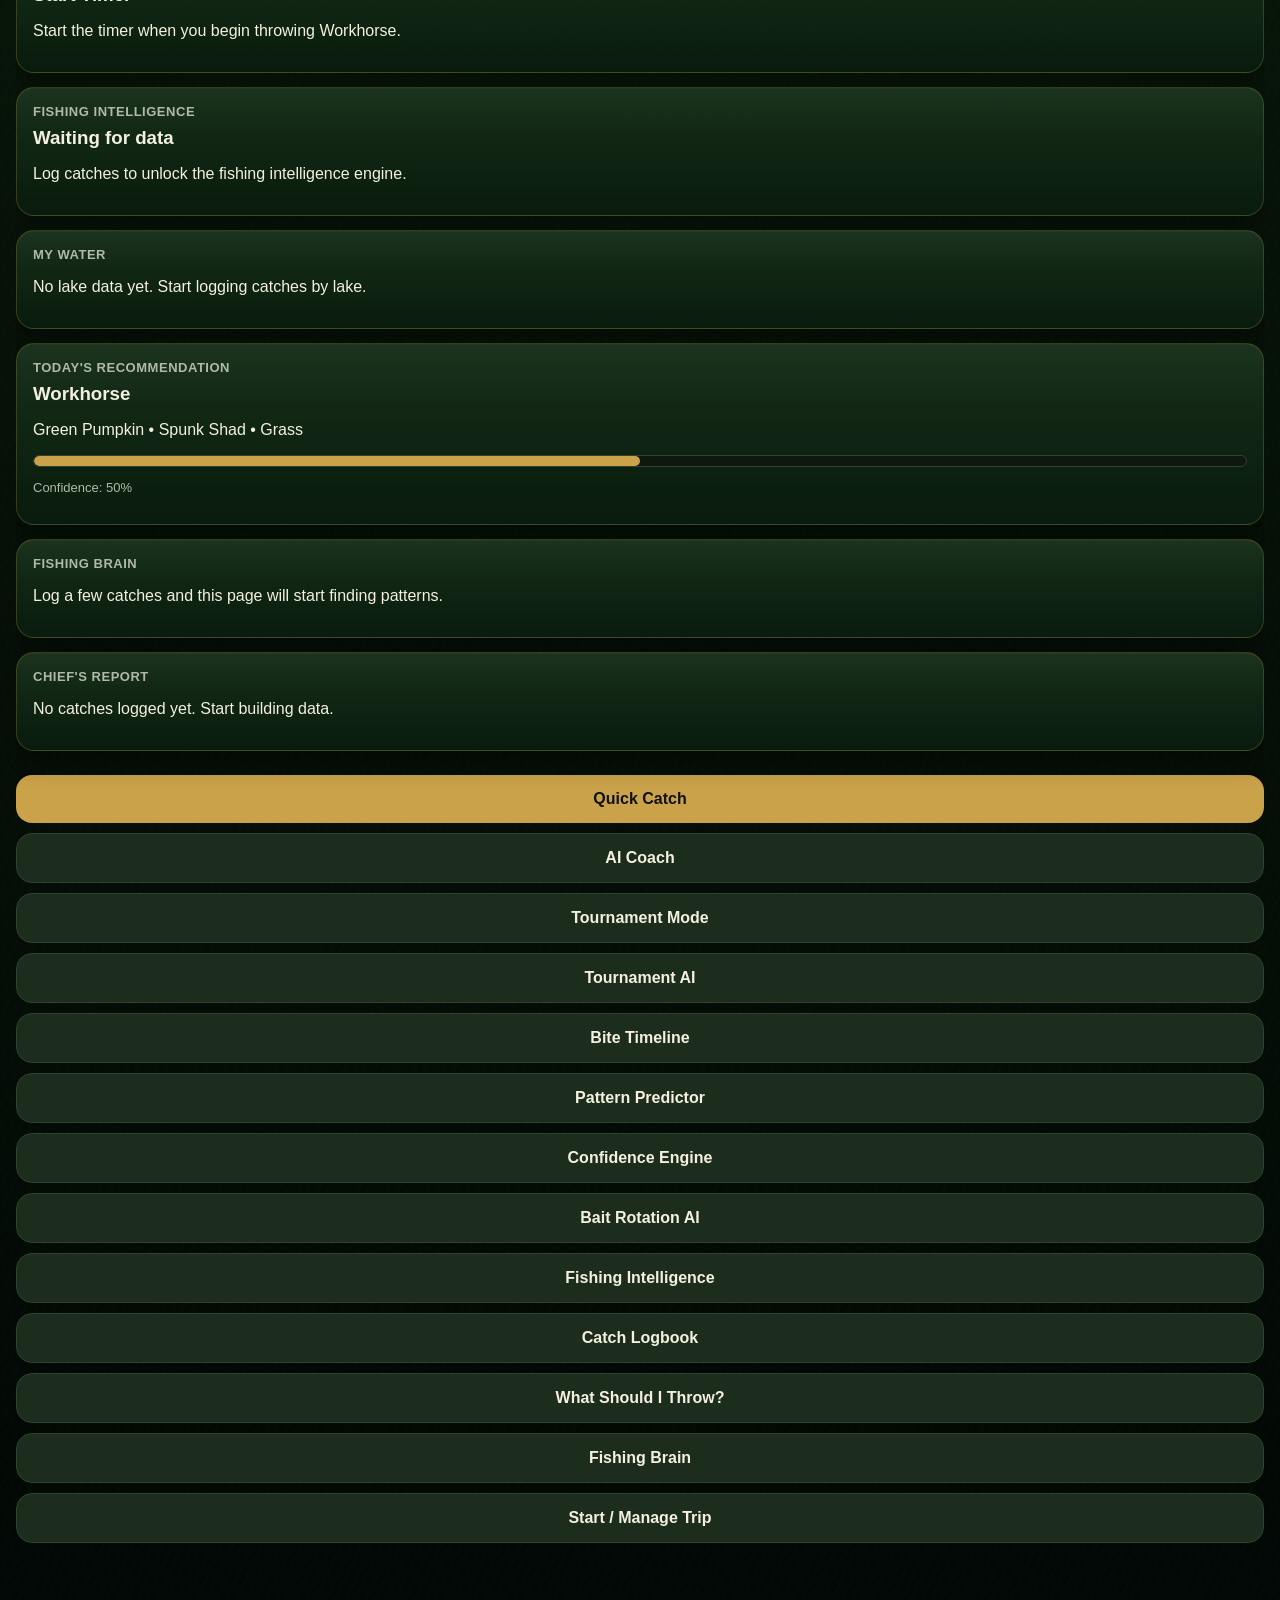
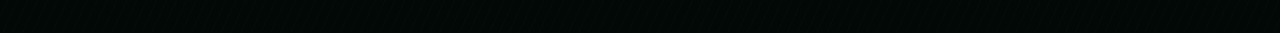
==== commit 9fee9861: "Add files via upload" ====
--- a/index.html
+++ b/index.html
@@ -1,7 +1,7 @@
 <!doctype html>
 <html lang="en">
 <head>
-  <meta name="build-version" content="fishing-logbook-build-38-stable">
+  <meta name="build-version" content="fishing-logbook-build-39-stable">
   <meta charset="UTF-8" />
   <meta name="viewport" content="width=device-width, initial-scale=1.0" />
   <title>2° Logbook</title>
@@ -14,7 +14,7 @@
 </head>
 <body>
   <header id="brandHeader37" class="brand-header-37">
-    <img id="brandLogo37" class="brand-logo-37" src="brand-header-safe.png?v=38-stable" alt="2° Logbook - Built on the water.">
+    <img id="brandLogo37" class="brand-logo-37" src="brand-header-safe.png?v=39-stable" alt="2° Logbook - Built on the water.">
   </header>
   
 
@@ -215,26 +215,26 @@
     <section id="photos" data-page class="page"><h2>Catch Photos</h2><div id="photoGallery"></div></section>
   </main>
 
-  <script src="storage.js?v=38-stable"></script>
-  <script src="trips.js?v=38-stable"></script>
-  <script src="baits.js?v=38-stable"></script>
-  <script src="catches.js?v=38-stable"></script>
-  <script src="stats.js?v=38-stable"></script>
-  <script src="patterns.js?v=38-stable"></script>
-  <script src="reports.js?v=38-stable"></script>
-  <script src="recommendations.js?v=38-stable"></script>
-  <script src="brain.js?v=38-stable"></script>
-  <script src="coach.js?v=38-stable"></script>
-  <script src="intelligence.js?v=38-stable"></script>
-  <script src="water.js?v=38-stable"></script>
-  <script src="tournament.js?v=38-stable"></script>
-  <script src="tourneyai.js?v=38-stable"></script>
-  <script src="timeline.js?v=38-stable"></script>
-  <script src="predictor.js?v=38-stable"></script>
-  <script src="seasonal.js?v=38-stable"></script>
-  <script src="engine.js?v=38-stable"></script>
-  <script src="rotation.js?v=38-stable"></script>
-  <script src="ui.js?v=38-stable"></script>
-  <script src="app.js?v=38-stable"></script>
+  <script src="storage.js?v=39-stable"></script>
+  <script src="trips.js?v=39-stable"></script>
+  <script src="baits.js?v=39-stable"></script>
+  <script src="catches.js?v=39-stable"></script>
+  <script src="stats.js?v=39-stable"></script>
+  <script src="patterns.js?v=39-stable"></script>
+  <script src="reports.js?v=39-stable"></script>
+  <script src="recommendations.js?v=39-stable"></script>
+  <script src="brain.js?v=39-stable"></script>
+  <script src="coach.js?v=39-stable"></script>
+  <script src="intelligence.js?v=39-stable"></script>
+  <script src="water.js?v=39-stable"></script>
+  <script src="tournament.js?v=39-stable"></script>
+  <script src="tourneyai.js?v=39-stable"></script>
+  <script src="timeline.js?v=39-stable"></script>
+  <script src="predictor.js?v=39-stable"></script>
+  <script src="seasonal.js?v=39-stable"></script>
+  <script src="engine.js?v=39-stable"></script>
+  <script src="rotation.js?v=39-stable"></script>
+  <script src="ui.js?v=39-stable"></script>
+  <script src="app.js?v=39-stable"></script>
 </body>
 </html>
--- a/style.css
+++ b/style.css
@@ -1719,3 +1719,38 @@
     max-height: 124px !important;
   }
 }
+
+/* Build 39 Stable - final logo tune only */
+/* Slightly larger logo, lifted a little. Nothing else changed. */
+#brandHeader37.brand-header-37 {
+  height: 148px !important;
+  min-height: 148px !important;
+  max-height: 148px !important;
+  padding: 2px 10px 14px !important;
+}
+
+#brandLogo37.brand-logo-37 {
+  max-width: 98vw !important;
+  max-height: 142px !important;
+  width: auto !important;
+  height: auto !important;
+  object-fit: contain !important;
+  object-position: center !important;
+  margin: -10px auto 0 !important;
+  transform: none !important;
+}
+
+@media (max-width: 520px) {
+  #brandHeader37.brand-header-37 {
+    height: 148px !important;
+    min-height: 148px !important;
+    max-height: 148px !important;
+    padding: 2px 8px 14px !important;
+  }
+
+  #brandLogo37.brand-logo-37 {
+    max-width: 98vw !important;
+    max-height: 140px !important;
+    margin: -10px auto 0 !important;
+  }
+}
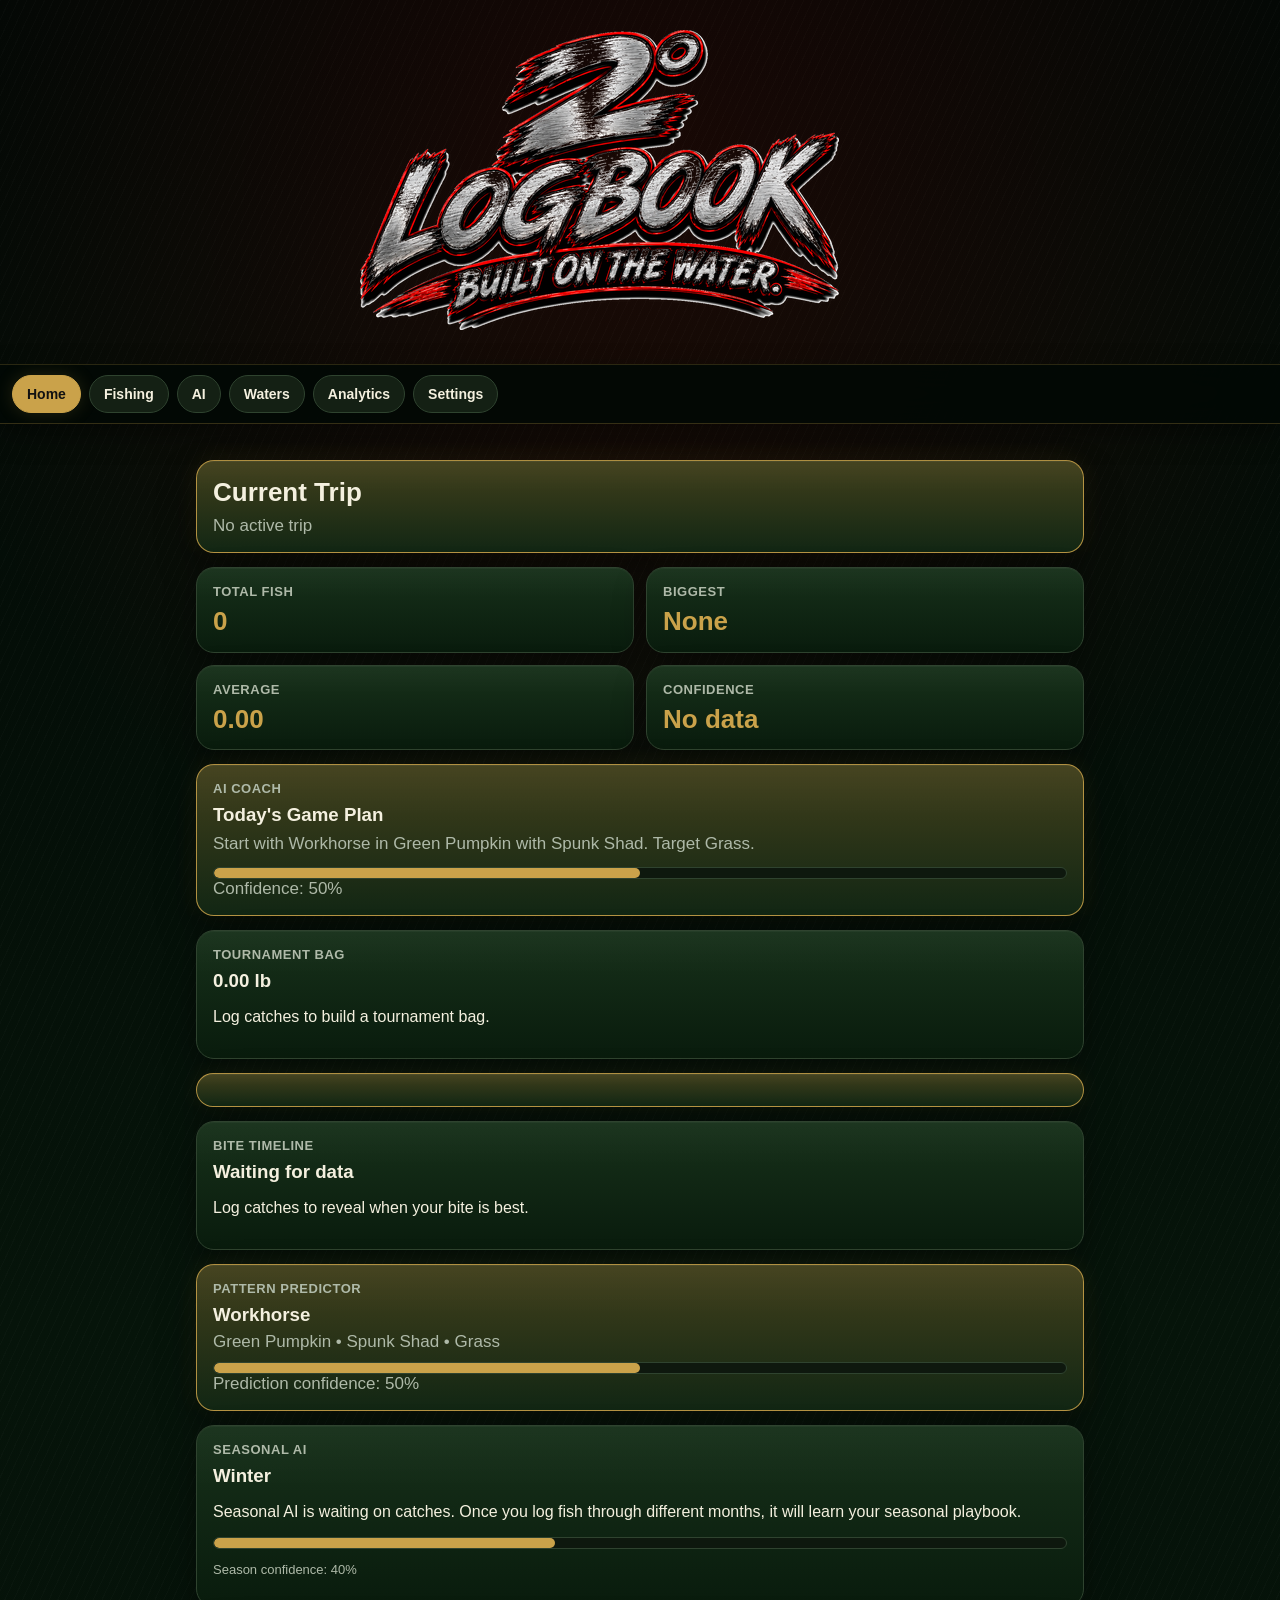
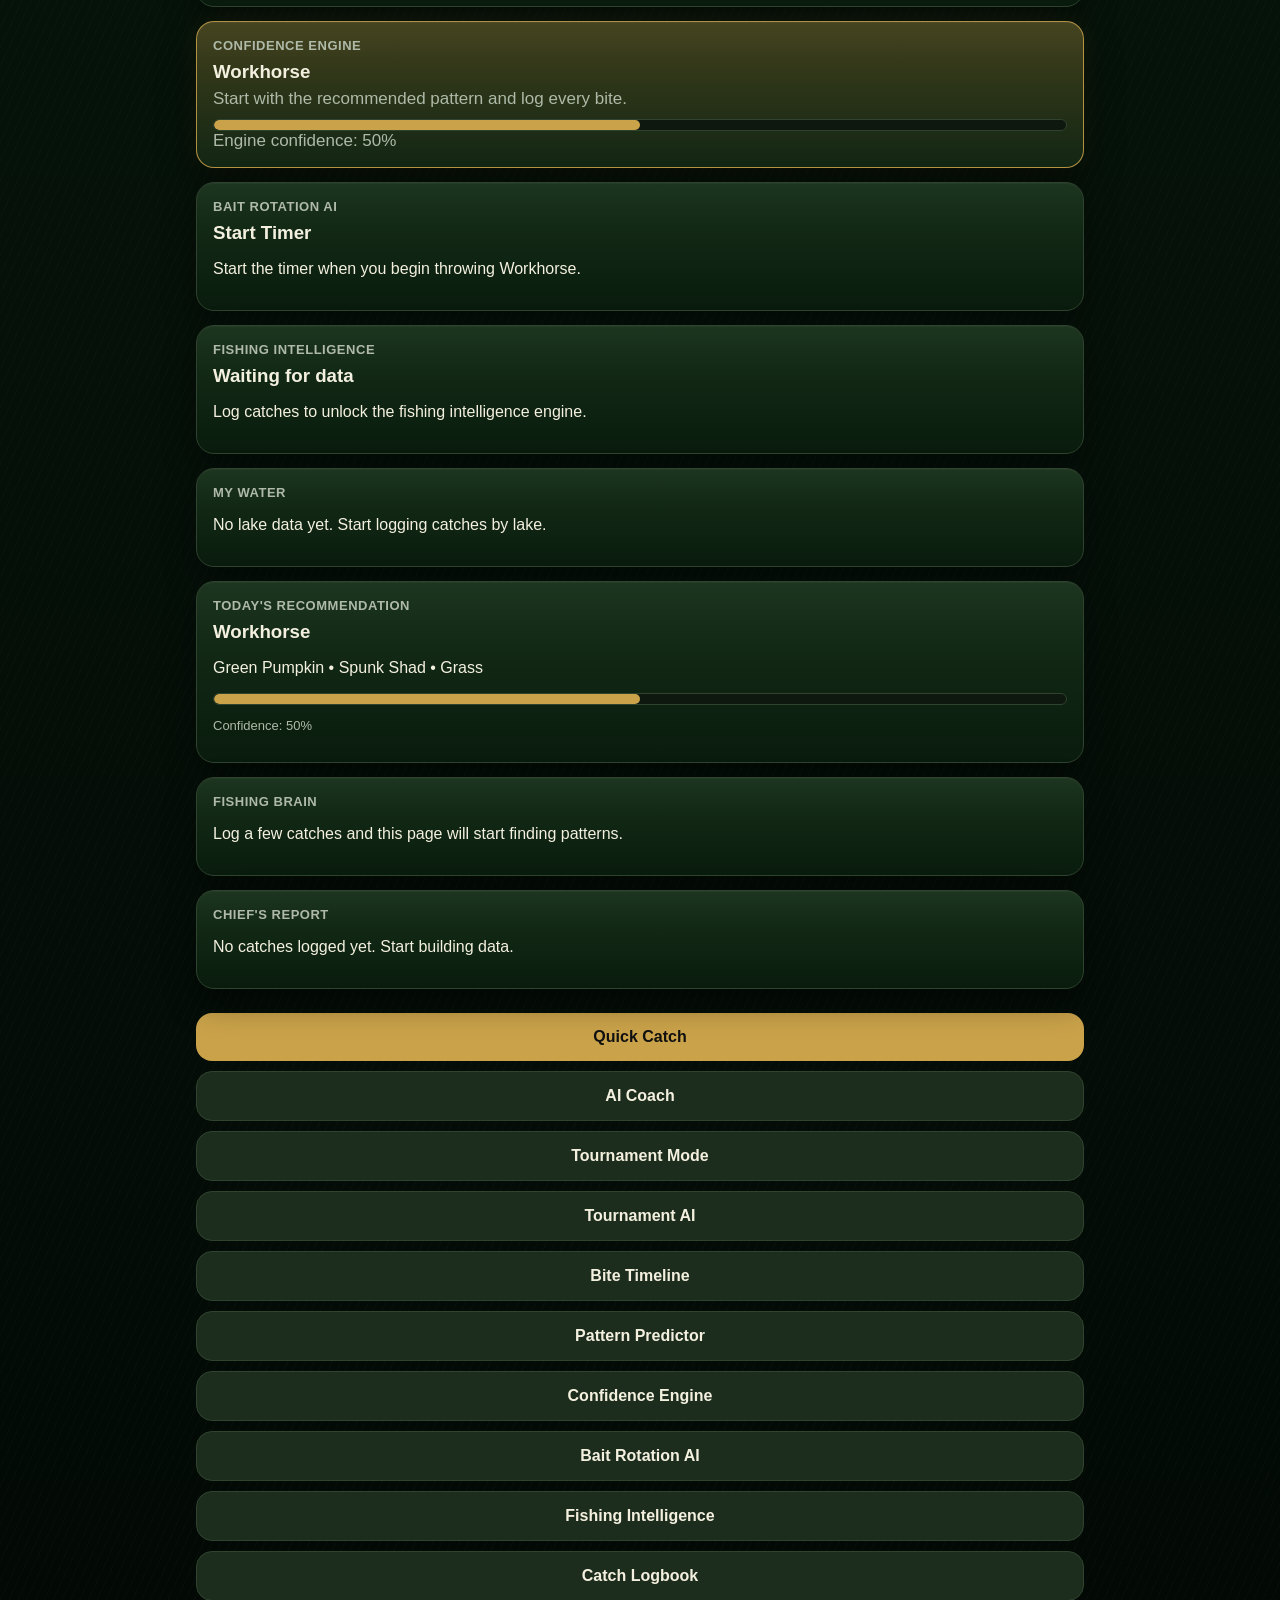
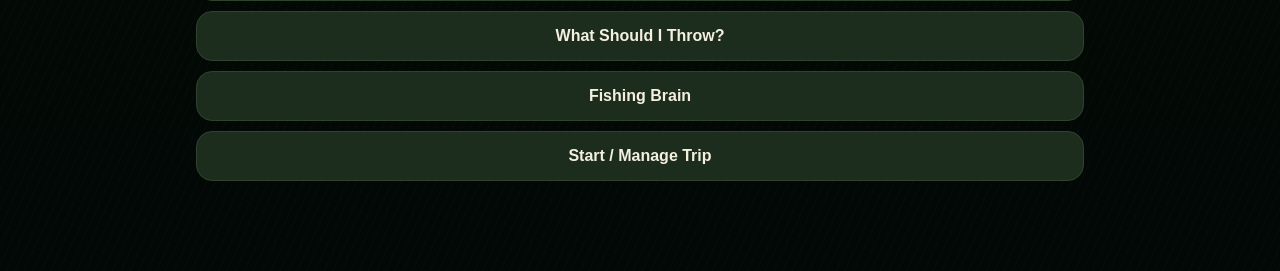
==== commit 848a939c: "Add files via upload" ====
--- a/index.html
+++ b/index.html
@@ -1,7 +1,7 @@
 <!doctype html>
 <html lang="en">
 <head>
-  <meta name="build-version" content="fishing-logbook-build-39-stable">
+  <meta name="build-version" content="fishing-logbook-build-40-alpha">
   <meta charset="UTF-8" />
   <meta name="viewport" content="width=device-width, initial-scale=1.0" />
   <title>2° Logbook</title>
--- a/style.css
+++ b/style.css
@@ -183,7 +183,7 @@
     background:
       radial-gradient(circle at center, rgba(202,162,74,.08), transparent 42%),
       url("logo-watermark.png") center 46% / 92vw auto no-repeat;
-    opacity:.05;
+    opacity:.0;
   }
 }
 
@@ -197,7 +197,7 @@
   background:
     radial-gradient(circle at center, rgba(202,162,74,.10), transparent 42%),
     url("logo-watermark.png") center 46% / min(92vw, 760px) auto no-repeat !important;
-  opacity:.105 !important;
+  opacity:.0 !important;
   filter: drop-shadow(0 0 26px rgba(202, 0, 0, .22)) grayscale(.02) saturate(1.25) !important;
 }
 
@@ -577,7 +577,7 @@
 .brand-hero{
   position:relative;
   z-index:1;
-  height:210px;
+  height:260px;
   margin:0;
   overflow:hidden;
   display:flex;
@@ -592,11 +592,11 @@
 
 .brand-hero-logo{
   display:block;
-  width:min(92vw, 680px);
-  max-height:190px;
+  width:100%;
+  max-height:215px;
   object-fit:contain;
   opacity:.30;
-  transform:rotate(-2deg);
+  transform:none;
   filter:
     drop-shadow(0 0 44px rgba(220,0,0,.48))
     drop-shadow(0 0 22px rgba(255,255,255,.12))
@@ -637,1120 +637,4 @@
   height:38px;
   margin-right:12px;
   vertical-align:-6px;
-  background:url("[data-uri]") center / contain no-repeat !important;
-  filter:drop-shadow(0 0 14px rgba(220,0,0,.45));
-}
-
-.card,
-.hub-card{
-  background:linear-gradient(180deg, rgba(24,50,27,.98), rgba(9,28,13,.98)) !important;
-  box-shadow:
-    0 15px 32px rgba(0,0,0,.38),
-    inset 0 1px 0 rgba(255,255,255,.035) !important;
-}
-
-.hero{
-  background:
-    linear-gradient(180deg, rgba(67,65,28,.98), rgba(18,39,20,.98)) !important;
-  box-shadow:
-    0 18px 38px rgba(0,0,0,.45),
-    0 0 28px rgba(202,162,74,.09),
-    inset 0 1px 0 rgba(255,255,255,.04) !important;
-}
-
-@media(max-width:520px){
-  .brand-hero{
-    height:178px;
-  }
-
-  .brand-hero-logo{
-    width:124vw;
-    max-height:164px;
-    opacity:.34;
-  }
-
-  .app-header h1::before{
-    width:30px;
-    height:30px;
-    margin-right:9px;
-    vertical-align:-5px;
-  }
-}
-
-/* Build 28 - Centered Premium Header */
-.app-header{
-  text-align:center !important;
-  display:flex !important;
-  flex-direction:column !important;
-  align-items:center !important;
-  justify-content:center !important;
-  padding:28px 18px 20px !important;
-  min-height:auto !important;
-}
-
-.app-header h1{
-  width:100% !important;
-  display:flex !important;
-  flex-direction:column !important;
-  align-items:center !important;
-  justify-content:center !important;
-  gap:8px !important;
-  margin:0 !important;
-  font-size:0 !important; /* hides the original plain 2° Logbook text */
-  line-height:1 !important;
-}
-
-.app-header h1::before{
-  content:"" !important;
-  display:block !important;
-  width:min(34vw, 118px) !important;
-  height:64px !important;
-  margin:0 auto 4px !important;
-  background:url("[data-uri]") center / contain no-repeat !important;
-  filter:
-    drop-shadow(0 0 16px rgba(220,0,0,.58))
-    drop-shadow(0 0 10px rgba(255,255,255,.10)) !important;
-}
-
-.app-header h1::after{
-  content:"Logbook" !important;
-  display:block !important;
-  font-size:clamp(42px, 11vw, 76px) !important;
-  font-weight:1000 !important;
-  letter-spacing:.02em !important;
-  text-transform:none !important;
-  color:#f5f1df !important;
-  -webkit-text-stroke:1px rgba(220,0,0,.28);
-  text-shadow:
-    0 2px 0 rgba(0,0,0,.9),
-    0 0 14px rgba(220,0,0,.25),
-    0 0 24px rgba(202,162,74,.12) !important;
-  background:linear-gradient(180deg, #ffffff 0%, #d8d8d8 42%, #f2ead0 62%, #aeb0aa 100%);
-  -webkit-background-clip:text;
-  background-clip:text;
-  -webkit-text-fill-color:transparent;
-}
-
-.app-header p{
-  margin:10px 0 0 !important;
-  width:100% !important;
-  text-align:center !important;
-  font-size:clamp(17px, 4.6vw, 25px) !important;
-  font-weight:900 !important;
-  letter-spacing:.045em !important;
-  text-transform:uppercase !important;
-  color:#ddd8c4 !important;
-  text-shadow:
-    0 0 10px rgba(220,0,0,.18),
-    0 2px 0 rgba(0,0,0,.8) !important;
-}
-
-.brand-hero{
-  height:180px !important;
-}
-
-.brand-hero-logo{
-  opacity:.34 !important;
-}
-
-.nav-bar{
-  justify-content:flex-start !important;
-}
-
-@media(max-width:520px){
-  .app-header{
-    padding:24px 14px 18px !important;
-  }
-
-  .app-header h1::before{
-    width:104px !important;
-    height:56px !important;
-  }
-
-  .app-header h1::after{
-    font-size:52px !important;
-  }
-
-  .app-header p{
-    font-size:17px !important;
-  }
-
-  .brand-hero{
-    height:158px !important;
-  }
-}
-
-/* Build 29 - True Centered Brand Header */
-.brand-header{
-  min-height:244px !important;
-  padding:28px 16px 22px !important;
-  display:flex !important;
-  flex-direction:column !important;
-  align-items:center !important;
-  justify-content:center !important;
-  text-align:center !important;
-  gap:8px !important;
-  position:relative !important;
-  overflow:hidden !important;
-  background:
-    radial-gradient(circle at 50% 48%, rgba(220,0,0,.20), transparent 30%),
-    radial-gradient(circle at 50% 62%, rgba(202,162,74,.14), transparent 44%),
-    linear-gradient(180deg, rgba(2,8,5,.95), rgba(14,7,7,.72) 52%, rgba(2,8,5,.95)) !important;
-  border-bottom:1px solid rgba(202,162,74,.28) !important;
-}
-
-.brand-header::before{
-  content:"" !important;
-  position:absolute !important;
-  inset:0 !important;
-  background:
-    repeating-linear-gradient(115deg, rgba(255,255,255,.018) 0 1px, transparent 1px 8px),
-    linear-gradient(180deg, rgba(255,255,255,.025), transparent 45%) !important;
-  pointer-events:none !important;
-}
-
-.brand-header::after{
-  content:"" !important;
-  position:absolute !important;
-  left:0 !important;
-  right:0 !important;
-  bottom:0 !important;
-  height:54px !important;
-  background:linear-gradient(180deg, transparent, rgba(2,9,5,.92)) !important;
-  pointer-events:none !important;
-}
-
-.top-brand-logo{
-  width:min(30vw, 138px) !important;
-  max-height:74px !important;
-  object-fit:contain !important;
-  position:relative !important;
-  z-index:2 !important;
-  filter:
-    drop-shadow(0 0 18px rgba(220,0,0,.68))
-    drop-shadow(0 0 8px rgba(255,255,255,.12)) !important;
-}
-
-.brand-title{
-  position:relative !important;
-  z-index:2 !important;
-  font-size:clamp(48px, 12vw, 82px) !important;
-  font-weight:1000 !important;
-  line-height:.95 !important;
-  letter-spacing:.02em !important;
-  color:#f5f1df !important;
-  -webkit-text-stroke:1.2px rgba(220,0,0,.35);
-  text-shadow:
-    0 3px 0 rgba(0,0,0,.95),
-    0 0 18px rgba(220,0,0,.26),
-    0 0 28px rgba(202,162,74,.16) !important;
-  background:linear-gradient(180deg, #ffffff 0%, #d4d7d3 40%, #f2ead0 60%, #9da19b 100%) !important;
-  -webkit-background-clip:text !important;
-  background-clip:text !important;
-  -webkit-text-fill-color:transparent !important;
-}
-
-.brand-subtitle{
-  position:relative !important;
-  z-index:2 !important;
-  font-size:clamp(16px, 4.8vw, 24px) !important;
-  font-weight:900 !important;
-  letter-spacing:.08em !important;
-  text-transform:uppercase !important;
-  color:#ddd8c4 !important;
-  text-align:center !important;
-  text-shadow:
-    0 0 10px rgba(220,0,0,.20),
-    0 2px 0 rgba(0,0,0,.85) !important;
-}
-
-.app-header h1,
-.app-header p{
-  display:none !important;
-}
-
-.brand-hero{
-  height:150px !important;
-}
-
-.brand-hero-logo{
-  opacity:.28 !important;
-}
-
-.nav-bar{
-  margin-top:0 !important;
-}
-
-@media(max-width:520px){
-  .brand-header{
-    min-height:218px !important;
-    padding:24px 14px 20px !important;
-  }
-  .top-brand-logo{
-    width:120px !important;
-    max-height:62px !important;
-  }
-  .brand-title{
-    font-size:58px !important;
-  }
-  .brand-subtitle{
-    font-size:15px !important;
-  }
-  .brand-hero{
-    height:132px !important;
-  }
-}
-
-/* Build 30 - Bright Hero Logo Match */
-.brand-hero{
-  height:158px !important;
-  background:
-    radial-gradient(circle at center, rgba(220,0,0,.24), transparent 42%),
-    radial-gradient(circle at center, rgba(202,162,74,.18), transparent 55%),
-    linear-gradient(180deg, rgba(4,11,6,.12), rgba(2,9,5,.88)) !important;
-}
-
-.brand-hero-logo{
-  opacity:.62 !important;
-  filter:
-    brightness(1.55)
-    contrast(1.42)
-    saturate(1.55)
-    drop-shadow(0 0 48px rgba(220,0,0,.72))
-    drop-shadow(0 0 20px rgba(255,255,255,.20))
-    drop-shadow(0 0 18px rgba(202,162,74,.15)) !important;
-}
-
-.top-brand-logo{
-  filter:
-    brightness(1.12)
-    contrast(1.18)
-    drop-shadow(0 0 20px rgba(220,0,0,.72))
-    drop-shadow(0 0 10px rgba(255,255,255,.16)) !important;
-}
-
-.brand-header{
-  background:
-    radial-gradient(circle at 50% 48%, rgba(220,0,0,.24), transparent 32%),
-    radial-gradient(circle at 50% 62%, rgba(202,162,74,.16), transparent 46%),
-    linear-gradient(180deg, rgba(2,8,5,.95), rgba(14,7,7,.76) 52%, rgba(2,8,5,.95)) !important;
-}
-
-@media(max-width:520px){
-  .brand-hero{
-    height:142px !important;
-  }
-  .brand-hero-logo{
-    opacity:.68 !important;
-    filter:
-      brightness(1.62)
-      contrast(1.48)
-      saturate(1.62)
-      drop-shadow(0 0 48px rgba(220,0,0,.78))
-      drop-shadow(0 0 22px rgba(255,255,255,.22)) !important;
-  }
-}
-
-/* Build 31 - Hero Logo Layout Fix */
-html,
-body{
-  width:100% !important;
-  max-width:100% !important;
-  overflow-x:hidden !important;
-}
-
-*{
-  box-sizing:border-box !important;
-}
-
-.app,
-main,
-.page,
-.nav-bar,
-.brand-header,
-.brand-hero{
-  width:100% !important;
-  max-width:100vw !important;
-  overflow-x:hidden !important;
-}
-
-.brand-header{
-  min-height:210px !important;
-  padding:24px 14px 18px !important;
-}
-
-.top-brand-logo{
-  width:112px !important;
-  height:auto !important;
-  max-width:34vw !important;
-  max-height:62px !important;
-  object-fit:contain !important;
-}
-
-.brand-title{
-  font-size:clamp(44px, 11vw, 72px) !important;
-}
-
-.brand-subtitle{
-  font-size:clamp(14px, 4.2vw, 22px) !important;
-}
-
-.brand-hero{
-  position:relative !important;
-  width:100% !important;
-  max-width:100vw !important;
-  height:150px !important;
-  overflow:hidden !important;
-  display:flex !important;
-  align-items:center !important;
-  justify-content:center !important;
-}
-
-.brand-hero-logo{
-  display:block !important;
-  width:min(94vw, 520px) !important;
-  max-width:94vw !important;
-  height:auto !important;
-  max-height:135px !important;
-  object-fit:contain !important;
-  object-position:center !important;
-  transform:rotate(-2deg) !important;
-  opacity:.62 !important;
-}
-
-.nav-bar{
-  overflow-x:auto !important;
-  overflow-y:hidden !important;
-  -webkit-overflow-scrolling:touch !important;
-}
-
-.nav-bar button{
-  flex:0 0 auto !important;
-}
-
-.card,
-.hub-card{
-  max-width:100% !important;
-}
-
-@media(max-width:520px){
-  .brand-header{
-    min-height:196px !important;
-    padding:22px 12px 16px !important;
-  }
-
-  .top-brand-logo{
-    width:104px !important;
-    max-height:58px !important;
-  }
-
-  .brand-title{
-    font-size:52px !important;
-  }
-
-  .brand-subtitle{
-    font-size:14px !important;
-  }
-
-  .brand-hero{
-    height:132px !important;
-  }
-
-  .brand-hero-logo{
-    width:92vw !important;
-    max-width:92vw !important;
-    max-height:120px !important;
-  }
-}
-
-/* Build 33 - Premium Cleanup */
-html,
-body{
-  width:100% !important;
-  max-width:100% !important;
-  overflow-x:hidden !important;
-}
-
-body{
-  background:
-    radial-gradient(circle at 50% 0%, rgba(202,162,74,.10), transparent 28%),
-    radial-gradient(circle at 50% 34%, rgba(20,60,25,.22), transparent 44%),
-    repeating-linear-gradient(115deg, rgba(255,255,255,.012) 0 1px, transparent 1px 9px),
-    linear-gradient(180deg, #020805 0%, #071408 48%, #020805 100%) !important;
-}
-
-body::before{
-  content:"" !important;
-  position:fixed !important;
-  top:42% !important;
-  left:50% !important;
-  width:min(82vw, 520px) !important;
-  height:320px !important;
-  transform:translate(-50%, -50%) rotate(-3deg) !important;
-  z-index:-1 !important;
-  pointer-events:none !important;
-  background:url("[data-uri]") center / contain no-repeat !important;
-  opacity:.075 !important;
-  filter:
-    drop-shadow(0 0 26px rgba(220,0,0,.18))
-    saturate(1.2)
-    contrast(1.1) !important;
-}
-
-body::after{
-  content:"" !important;
-  position:fixed !important;
-  inset:0 !important;
-  z-index:-2 !important;
-  pointer-events:none !important;
-  background:
-    linear-gradient(180deg, rgba(0,0,0,.05), rgba(0,0,0,.70)) !important;
-}
-
-.clean-brand-header{
-  min-height:190px !important;
-  padding:24px 16px 20px !important;
-  display:flex !important;
-  flex-direction:column !important;
-  align-items:center !important;
-  justify-content:center !important;
-  text-align:center !important;
-  gap:7px !important;
-  background:
-    radial-gradient(circle at 50% 45%, rgba(220,0,0,.16), transparent 32%),
-    radial-gradient(circle at 50% 68%, rgba(202,162,74,.12), transparent 48%),
-    linear-gradient(180deg, rgba(2,8,5,.98), rgba(7,18,9,.94)) !important;
-  border-bottom:1px solid rgba(202,162,74,.26) !important;
-  position:relative !important;
-  overflow:hidden !important;
-}
-
-.clean-brand-header::before{
-  content:"" !important;
-  position:absolute !important;
-  inset:0 !important;
-  background:
-    repeating-linear-gradient(115deg, rgba(255,255,255,.016) 0 1px, transparent 1px 8px),
-    linear-gradient(180deg, rgba(255,255,255,.025), transparent 48%) !important;
-  pointer-events:none !important;
-}
-
-.clean-brand-logo{
-  display:block !important;
-  width:min(30vw, 112px) !important;
-  max-height:62px !important;
-  object-fit:contain !important;
-  position:relative !important;
-  z-index:2 !important;
-  filter:
-    brightness(1.25)
-    contrast(1.25)
-    drop-shadow(0 0 18px rgba(220,0,0,.62))
-    drop-shadow(0 0 8px rgba(255,255,255,.13)) !important;
-}
-
-.clean-brand-title{
-  position:relative !important;
-  z-index:2 !important;
-  font-size:clamp(44px, 11vw, 76px) !important;
-  font-weight:1000 !important;
-  line-height:.95 !important;
-  letter-spacing:.04em !important;
-  color:#f5f1df !important;
-  -webkit-text-stroke:1.15px rgba(190,18,18,.42);
-  text-shadow:
-    0 3px 0 rgba(0,0,0,.92),
-    0 0 16px rgba(220,0,0,.25),
-    0 0 26px rgba(202,162,74,.14) !important;
-  background:linear-gradient(180deg, #ffffff 0%, #d6dad5 42%, #f1e7c7 60%, #9da39c 100%) !important;
-  -webkit-background-clip:text !important;
-  background-clip:text !important;
-  -webkit-text-fill-color:transparent !important;
-}
-
-.clean-brand-subtitle{
-  position:relative !important;
-  z-index:2 !important;
-  font-size:clamp(14px, 4.2vw, 22px) !important;
-  font-weight:900 !important;
-  letter-spacing:.075em !important;
-  text-transform:uppercase !important;
-  color:#ddd8c4 !important;
-  text-align:center !important;
-  text-shadow:
-    0 0 9px rgba(220,0,0,.16),
-    0 2px 0 rgba(0,0,0,.78) !important;
-}
-
-.app-header h1,
-.app-header p,
-.top-brand-logo,
-.brand-title,
-.brand-subtitle,
-.brand-hero{
-  display:none !important;
-}
-
-.nav-bar{
-  position:sticky !important;
-  top:0 !important;
-  z-index:30 !important;
-  background:rgba(2,9,5,.88) !important;
-  backdrop-filter:blur(14px) !important;
-  border-top:1px solid rgba(202,162,74,.16) !important;
-  border-bottom:1px solid rgba(202,162,74,.22) !important;
-  box-shadow:0 10px 26px rgba(0,0,0,.35) !important;
-}
-
-.nav-bar button{
-  background:rgba(17,33,18,.96) !important;
-}
-
-.nav-bar button.active{
-  background:var(--gold) !important;
-  color:#111 !important;
-}
-
-main{
-  padding-top:18px !important;
-}
-
-.card,
-.hub-card{
-  background:linear-gradient(180deg, rgba(23,49,26,.965), rgba(9,28,13,.965)) !important;
-  border-color:rgba(202,162,74,.24) !important;
-  box-shadow:
-    0 12px 26px rgba(0,0,0,.34),
-    inset 0 1px 0 rgba(255,255,255,.028) !important;
-}
-
-.hero{
-  background:linear-gradient(180deg, rgba(56,57,25,.97), rgba(17,38,19,.97)) !important;
-  border-color:rgba(202,162,74,.70) !important;
-  box-shadow:
-    0 15px 30px rgba(0,0,0,.40),
-    0 0 20px rgba(202,162,74,.07),
-    inset 0 1px 0 rgba(255,255,255,.035) !important;
-}
-
-@media(max-width:520px){
-  .clean-brand-header{
-    min-height:172px !important;
-    padding:22px 12px 18px !important;
-  }
-
-  .clean-brand-logo{
-    width:96px !important;
-    max-height:54px !important;
-  }
-
-  .clean-brand-title{
-    font-size:48px !important;
-  }
-
-  .clean-brand-subtitle{
-    font-size:13px !important;
-  }
-
-  body::before{
-    width:86vw !important;
-    opacity:.065 !important;
-  }
-}
-
-/* Build 34 - NO GIANT HEADER / CLEAN APP HEADER */
-html, body {
-  width:100% !important;
-  max-width:100% !important;
-  overflow-x:hidden !important;
-}
-
-* {
-  box-sizing:border-box !important;
-}
-
-.brand-hero,
-.brand-hero-logo,
-.brand-lockup,
-.top-brand-logo,
-.brand-title,
-.brand-subtitle {
-  display:none !important;
-  visibility:hidden !important;
-  width:0 !important;
-  height:0 !important;
-  max-width:0 !important;
-  max-height:0 !important;
-  overflow:hidden !important;
-}
-
-.app-header,
-.clean-brand-header {
-  min-height:138px !important;
-  height:138px !important;
-  max-height:138px !important;
-  padding:14px 12px 12px !important;
-  margin:0 !important;
-  display:flex !important;
-  flex-direction:column !important;
-  align-items:center !important;
-  justify-content:center !important;
-  gap:3px !important;
-  text-align:center !important;
-  overflow:hidden !important;
-  background:
-    radial-gradient(circle at 50% 45%, rgba(220,0,0,.14), transparent 34%),
-    linear-gradient(180deg, rgba(2,8,5,.98), rgba(7,18,9,.96)) !important;
-  border-bottom:1px solid rgba(202,162,74,.24) !important;
-}
-
-.app-header::before,
-.app-header::after,
-.clean-brand-header::before,
-.clean-brand-header::after {
-  display:none !important;
-  content:none !important;
-}
-
-.clean-brand-logo {
-  display:block !important;
-  visibility:visible !important;
-  width:70px !important;
-  max-width:70px !important;
-  height:auto !important;
-  max-height:42px !important;
-  object-fit:contain !important;
-  margin:0 auto 2px !important;
-  position:relative !important;
-  z-index:2 !important;
-  filter:
-    brightness(1.22)
-    contrast(1.22)
-    drop-shadow(0 0 12px rgba(220,0,0,.58))
-    drop-shadow(0 0 5px rgba(255,255,255,.10)) !important;
-}
-
-.clean-brand-title {
-  display:block !important;
-  visibility:visible !important;
-  position:relative !important;
-  z-index:2 !important;
-  font-size:34px !important;
-  font-weight:1000 !important;
-  line-height:.95 !important;
-  letter-spacing:.055em !important;
-  color:#f5f1df !important;
-  -webkit-text-stroke:.75px rgba(190,18,18,.38);
-  text-shadow:
-    0 2px 0 rgba(0,0,0,.90),
-    0 0 10px rgba(220,0,0,.18) !important;
-  background:linear-gradient(180deg, #ffffff 0%, #d7dbd6 44%, #f1e7c7 62%, #9fa59e 100%) !important;
-  -webkit-background-clip:text !important;
-  background-clip:text !important;
-  -webkit-text-fill-color:transparent !important;
-}
-
-.clean-brand-subtitle {
-  display:block !important;
-  visibility:visible !important;
-  position:relative !important;
-  z-index:2 !important;
-  font-size:11px !important;
-  font-weight:900 !important;
-  line-height:1.15 !important;
-  letter-spacing:.08em !important;
-  text-transform:uppercase !important;
-  color:#ddd8c4 !important;
-  text-align:center !important;
-  margin-top:3px !important;
-  text-shadow:0 1px 0 rgba(0,0,0,.75) !important;
-}
-
-.app-header h1,
-.app-header p {
-  display:none !important;
-}
-
-body::before {
-  content:"" !important;
-  position:fixed !important;
-  top:54% !important;
-  left:50% !important;
-  width:min(74vw, 390px) !important;
-  height:250px !important;
-  transform:translate(-50%, -50%) rotate(-3deg) !important;
-  z-index:-1 !important;
-  pointer-events:none !important;
-  background:url("[data-uri]") center / contain no-repeat !important;
-  opacity:.045 !important;
-  filter:drop-shadow(0 0 18px rgba(220,0,0,.12)) !important;
-}
-
-.nav-bar {
-  margin-top:0 !important;
-  position:sticky !important;
-  top:0 !important;
-  z-index:30 !important;
-  background:rgba(2,9,5,.90) !important;
-  backdrop-filter:blur(14px) !important;
-  border-top:1px solid rgba(202,162,74,.14) !important;
-  border-bottom:1px solid rgba(202,162,74,.22) !important;
-  overflow-x:auto !important;
-  overflow-y:hidden !important;
-  -webkit-overflow-scrolling:touch !important;
-}
-
-main {
-  padding-top:14px !important;
-}
-
-.page {
-  padding-top:0 !important;
-}
-
-.card,
-.hub-card {
-  max-width:100% !important;
-}
-
-@media(max-width:520px) {
-  .app-header,
-  .clean-brand-header {
-    height:128px !important;
-    min-height:128px !important;
-    max-height:128px !important;
-    padding:12px 10px 10px !important;
-  }
-
-  .clean-brand-logo {
-    width:64px !important;
-    max-width:64px !important;
-    max-height:38px !important;
-  }
-
-  .clean-brand-title {
-    font-size:31px !important;
-  }
-
-  .clean-brand-subtitle {
-    font-size:10px !important;
-  }
-}
-
-/* Build 36 - Fixed Official Logo Header */
-html,
-body{
-  width:100% !important;
-  max-width:100% !important;
-  overflow-x:hidden !important;
-}
-
-*{
-  box-sizing:border-box !important;
-}
-
-.brand-hero,
-.brand-hero-logo,
-.brand-lockup,
-.clean-brand-logo,
-.clean-brand-title,
-.clean-brand-subtitle,
-.top-brand-logo,
-.brand-title,
-.brand-subtitle,
-.app-header h1,
-.app-header p{
-  display:none !important;
-  visibility:hidden !important;
-  width:0 !important;
-  height:0 !important;
-  max-width:0 !important;
-  max-height:0 !important;
-  overflow:hidden !important;
-}
-
-.official-logo-header{
-  display:flex !important;
-  align-items:center !important;
-  justify-content:center !important;
-  width:100% !important;
-  max-width:100vw !important;
-  height:142px !important;
-  min-height:142px !important;
-  max-height:142px !important;
-  padding:10px 12px !important;
-  margin:0 !important;
-  overflow:hidden !important;
-  background:
-    radial-gradient(circle at 50% 50%, rgba(220,0,0,.14), transparent 35%),
-    linear-gradient(180deg, #020805 0%, #071409 100%) !important;
-  border-bottom:1px solid rgba(202,162,74,.24) !important;
-}
-
-.official-logo-header::before,
-.official-logo-header::after{
-  display:none !important;
-  content:none !important;
-}
-
-.official-logo-img{
-  display:block !important;
-  width:auto !important;
-  height:auto !important;
-  max-width:94vw !important;
-  max-height:118px !important;
-  object-fit:contain !important;
-  object-position:center !important;
-  margin:0 auto !important;
-  padding:0 !important;
-  filter:
-    drop-shadow(0 0 12px rgba(220,0,0,.28))
-    drop-shadow(0 7px 12px rgba(0,0,0,.55)) !important;
-}
-
-.nav-bar{
-  margin-top:0 !important;
-  position:sticky !important;
-  top:0 !important;
-  z-index:30 !important;
-  overflow-x:auto !important;
-  overflow-y:hidden !important;
-  -webkit-overflow-scrolling:touch !important;
-  background:rgba(2,9,5,.90) !important;
-  backdrop-filter:blur(14px) !important;
-  border-top:1px solid rgba(202,162,74,.14) !important;
-  border-bottom:1px solid rgba(202,162,74,.22) !important;
-}
-
-main{
-  padding-top:14px !important;
-}
-
-.page{
-  padding-top:0 !important;
-}
-
-body::before{
-  opacity:.03 !important;
-}
-
-@media(max-width:520px){
-  .official-logo-header{
-    height:132px !important;
-    min-height:132px !important;
-    max-height:132px !important;
-    padding:8px 8px !important;
-  }
-
-  .official-logo-img{
-    max-width:96vw !important;
-    max-height:108px !important;
-  }
-}
-
-/* Build 37 - FULL HEADER REWRITE. No old header/hero/banner code survives visually. */
-html,
-body{
-  width:100% !important;
-  max-width:100% !important;
-  overflow-x:hidden !important;
-}
-
-*{
-  box-sizing:border-box !important;
-}
-
-.app-header,
-.clean-brand-header,
-.official-logo-header,
-.official-brand-header,
-.brand-header,
-.brand-hero,
-.brand-hero-logo,
-.brand-lockup,
-.official-logo-img,
-.official-brand-lockup,
-.clean-brand-logo,
-.clean-brand-title,
-.clean-brand-subtitle,
-.top-brand-logo,
-.brand-title,
-.brand-subtitle{
-  display:none !important;
-  visibility:hidden !important;
-  width:0 !important;
-  min-width:0 !important;
-  max-width:0 !important;
-  height:0 !important;
-  min-height:0 !important;
-  max-height:0 !important;
-  padding:0 !important;
-  margin:0 !important;
-  overflow:hidden !important;
-  position:absolute !important;
-  left:-9999px !important;
-}
-
-#brandHeader37.brand-header-37{
-  display:flex !important;
-  visibility:visible !important;
-  position:relative !important;
-  left:auto !important;
-  width:100% !important;
-  max-width:100vw !important;
-  height:136px !important;
-  min-height:136px !important;
-  max-height:136px !important;
-  padding:8px 10px !important;
-  margin:0 !important;
-  align-items:center !important;
-  justify-content:center !important;
-  overflow:hidden !important;
-  background:
-    radial-gradient(circle at 50% 48%, rgba(220,0,0,.13), transparent 36%),
-    linear-gradient(180deg, #020805 0%, #071409 100%) !important;
-  border-bottom:1px solid rgba(202,162,74,.24) !important;
-  z-index:25 !important;
-}
-
-#brandHeader37::before,
-#brandHeader37::after{
-  display:none !important;
-  content:none !important;
-}
-
-#brandLogo37.brand-logo-37{
-  display:block !important;
-  visibility:visible !important;
-  position:relative !important;
-  left:auto !important;
-  width:auto !important;
-  height:auto !important;
-  max-width:96vw !important;
-  max-height:116px !important;
-  min-width:0 !important;
-  min-height:0 !important;
-  object-fit:contain !important;
-  object-position:center !important;
-  margin:0 auto !important;
-  padding:0 !important;
-  transform:none !important;
-  filter:
-    drop-shadow(0 0 11px rgba(220,0,0,.26))
-    drop-shadow(0 7px 12px rgba(0,0,0,.55)) !important;
-}
-
-.nav-bar{
-  margin-top:0 !important;
-  position:sticky !important;
-  top:0 !important;
-  z-index:30 !important;
-  overflow-x:auto !important;
-  overflow-y:hidden !important;
-  -webkit-overflow-scrolling:touch !important;
-}
-
-main{
-  padding-top:14px !important;
-}
-
-.page{
-  padding-top:0 !important;
-}
-
-body::before{
-  content:"" !important;
-  position:fixed !important;
-  top:55% !important;
-  left:50% !important;
-  width:min(72vw, 360px) !important;
-  height:220px !important;
-  transform:translate(-50%, -50%) rotate(-3deg) !important;
-  z-index:-1 !important;
-  pointer-events:none !important;
-  background:url("brand-icon-2degree.png?v=37") center / contain no-repeat !important;
-  opacity:.025 !important;
-}
-
-@media(max-width:520px){
-  #brandHeader37.brand-header-37{
-    height:126px !important;
-    min-height:126px !important;
-    max-height:126px !important;
-    padding:7px 8px !important;
-  }
-
-  #brandLogo37.brand-logo-37{
-    max-width:97vw !important;
-    max-height:106px !important;
-  }
-}
-
-/* Build 38 Stable - small logo bump only */
-/* Based on working Build 37. No layout rewrite. */
-#brandHeader37.brand-header-37 {
-  height: 148px !important;
-  min-height: 148px !important;
-  max-height: 148px !important;
-  padding: 8px 10px !important;
-}
-
-#brandLogo37.brand-logo-37 {
-  max-width: 96vw !important;
-  max-height: 128px !important;
-  width: auto !important;
-  height: auto !important;
-  object-fit: contain !important;
-  object-position: center !important;
-  margin: 0 auto !important;
-  transform: none !important;
-}
-
-@media (max-width: 520px) {
-  #brandHeader37.brand-header-37 {
-    height: 144px !important;
-    min-height: 144px !important;
-    max-height: 144px !important;
-    padding: 8px 8px !important;
-  }
-
-  #brandLogo37.brand-logo-37 {
-    max-width: 96vw !important;
-    max-height: 124px !important;
-  }
-}
-
-/* Build 39 Stable - final logo tune only */
-/* Slightly larger logo, lifted a little. Nothing else changed. */
-#brandHeader37.brand-header-37 {
-  height: 148px !important;
-  min-height: 148px !important;
-  max-height: 148px !important;
-  padding: 2px 10px 14px !important;
-}
-
-#brandLogo37.brand-logo-37 {
-  max-width: 98vw !important;
-  max-height: 142px !important;
-  width: auto !important;
-  height: auto !important;
-  object-fit: contain !important;
-  object-position: center !important;
-  margin: -10px auto 0 !important;
-  transform: none !important;
-}
-
-@media (max-width: 520px) {
-  #brandHeader37.brand-header-37 {
-    height: 148px !important;
-    min-height: 148px !important;
-    max-height: 148px !important;
-    padding: 2px 8px 14px !important;
-  }
-
-  #brandLogo37.brand-logo-37 {
-    max-width: 98vw !important;
-    max-height: 140px !important;
-    margin: -10px auto 0 !important;
-  }
-}
+  background:url("[data-uri]